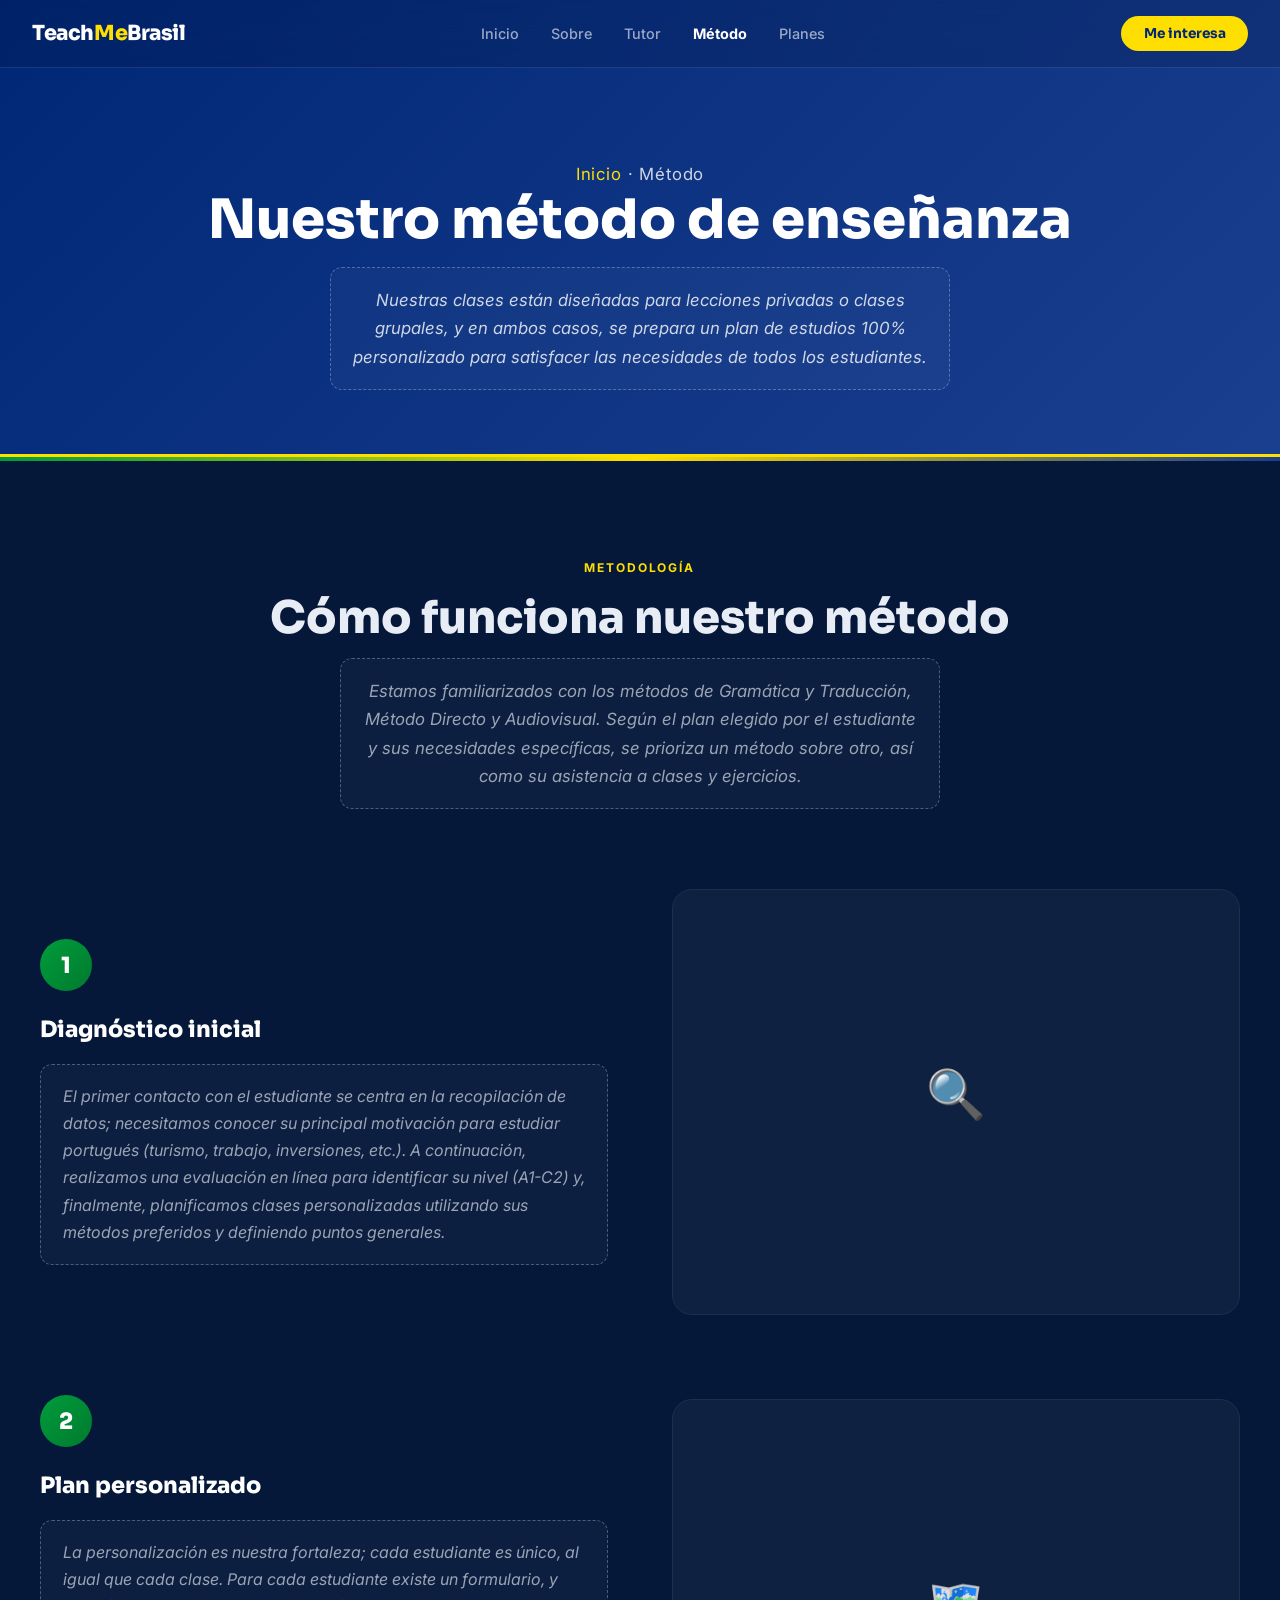
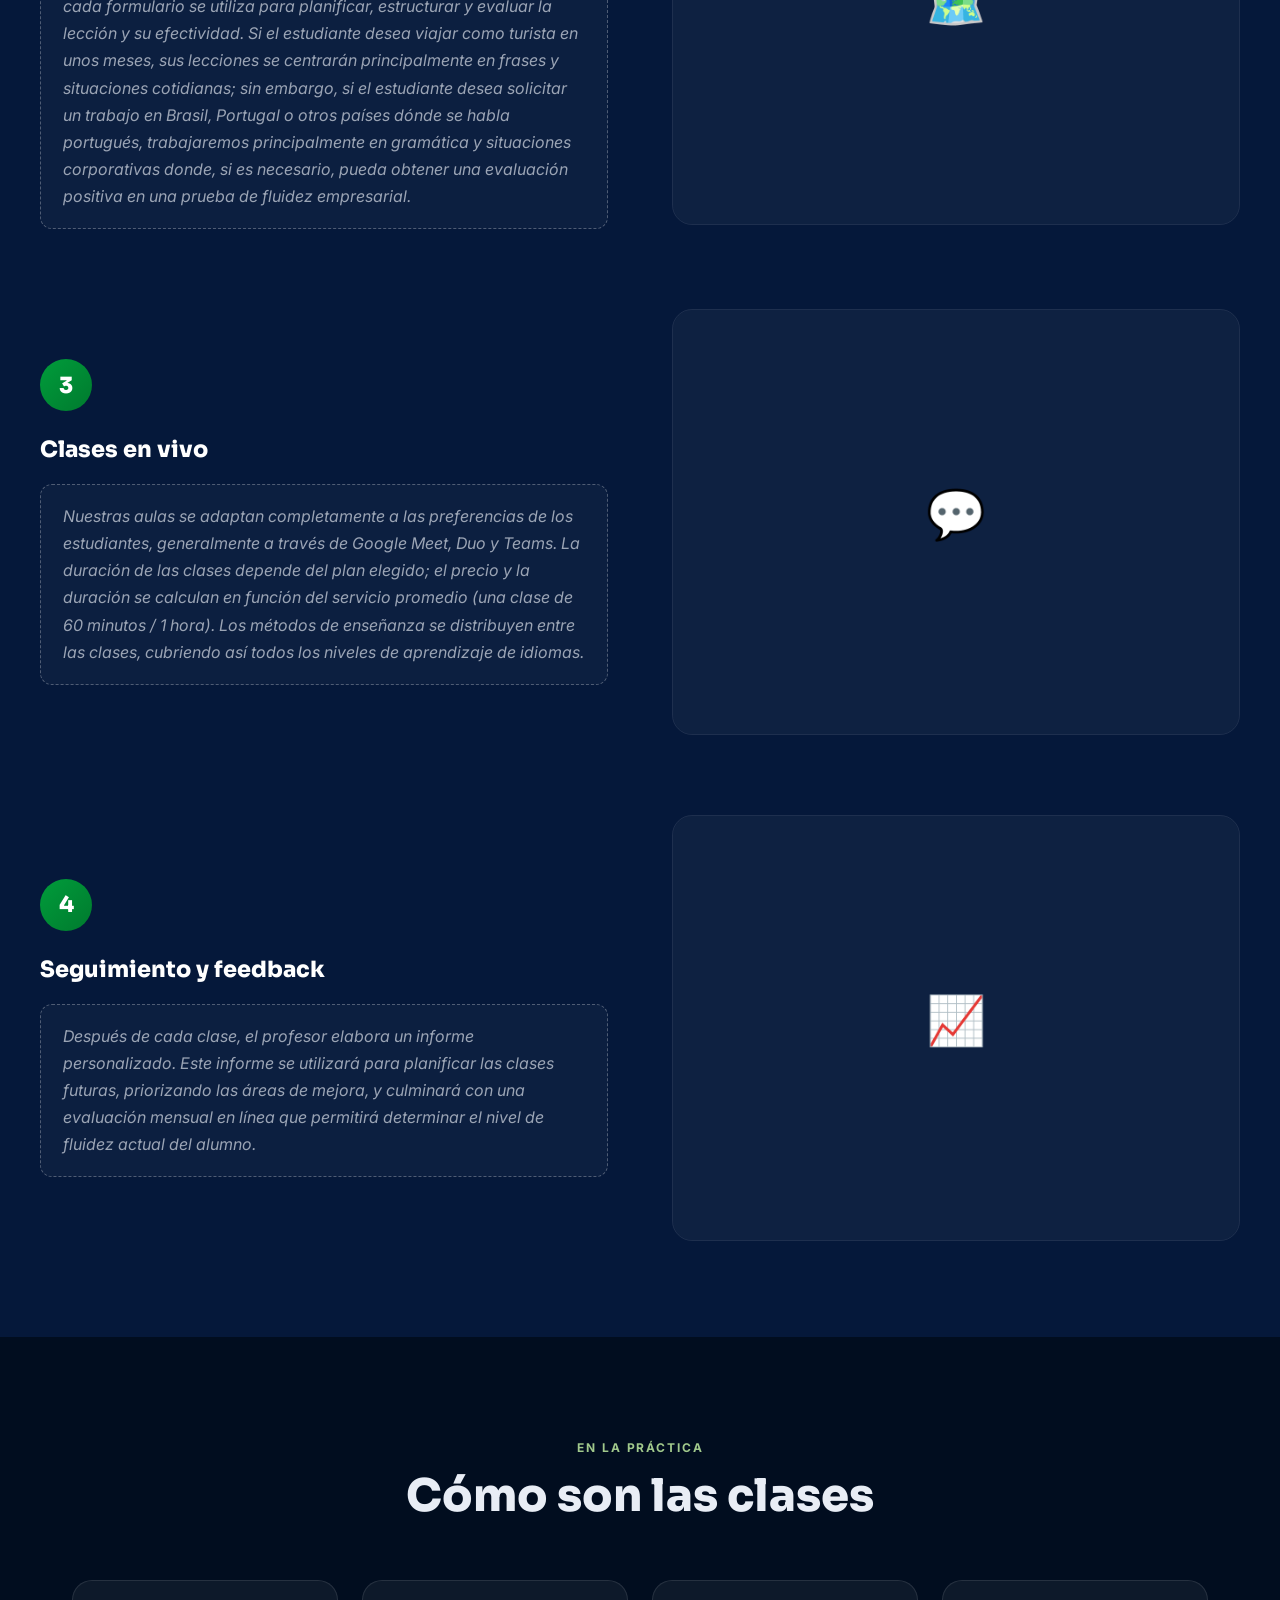
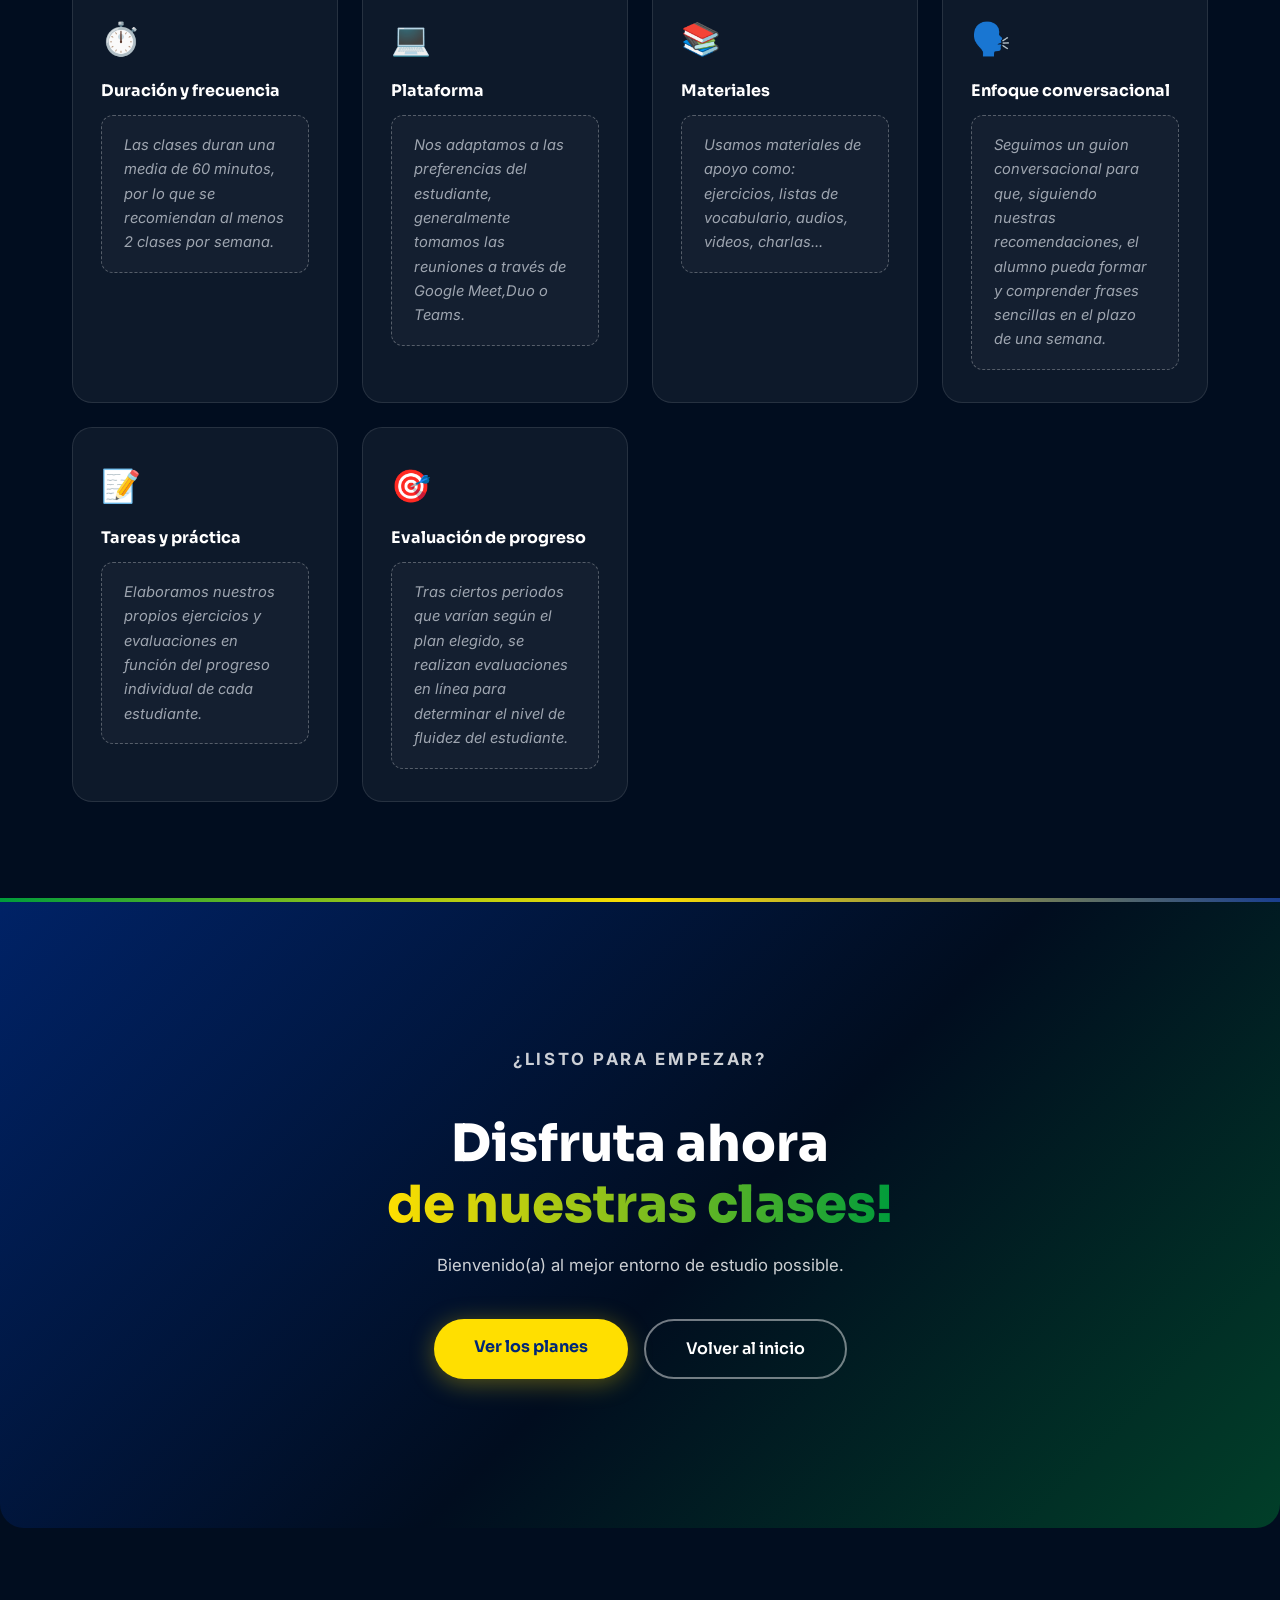
==== methods.html @ 1a93fba7 "publicacao do repositorio" ====
<!DOCTYPE html>
<html lang="es-CO">
<head>
    <meta charset="UTF-8">
    <meta name="viewport" content="width=device-width, initial-scale=1.0">
    <link rel="stylesheet" href="style.css">
    <link rel="preconnect" href="https://fonts.googleapis.com">
    <link rel="preconnect" href="https://fonts.gstatic.com" crossorigin>
    <link href="https://fonts.googleapis.com/css2?family=Sora:wght@400;600;700;800&family=Inter:wght@400;500;600&display=swap" rel="stylesheet">
    <title>Nuestro método — TeachMeBrasil</title>
</head>
<body>

    <!-- ENCABEZADO -->
    <header class="main_header" id="main_header">
        <nav class="navbar">
            <a href="index.html" class="logo">
                <span class="logo_text">Teach<span class="logo_accent">Me</span>Brasil</span>
            </a>
            <ul class="nav_content" id="nav_content">
                <li><a href="index.html#inicio">Inicio</a></li>
                <li><a href="index.html#razones">Sobre</a></li>
                <li><a href="index.html#tutor">Tutor</a></li>
                <li><a href="methods.html" class="nav_active">Método</a></li>
                <li><a href="index.html#planes">Planes</a></li>
            </ul>
            <div class="nav_actions">
                <button class="btn_header" onclick="location.href='index.html#planes'">Me interesa</button>
                <button class="hamburger" id="hamburger" aria-label="Abrir menú">
                    <span></span><span></span><span></span>
                </button>
            </div>
        </nav>
    </header>

    <main>

        <!-- BANNER DE TOPO -->
        <section class="page_hero" id="inicio">
            <p class="page_hero_breadcrumb"><a href="index.html">Inicio</a> · Método</p>
            <h1>Nuestro método de enseñanza</h1>
            <p class="placeholder_text">Nuestras clases están diseñadas para lecciones privadas o clases grupales, y en ambos casos, se prepara un plan de estudios 100% personalizado para satisfacer las necesidades de todos los estudiantes.</p>
        </section>

        <!-- CÓMO FUNCIONA EL MÉTODO -->
        <section class="section_metodo" id="metodo">
            <div class="metodo_topo">
                <p class="secao_eyebrow reveal-up">Metodología</p>
                <h2 class="reveal-up">Cómo funciona nuestro método</h2>
                <p class="secao_descricao reveal-up placeholder_text">Estamos familiarizados con los métodos de Gramática y Traducción, Método Directo y Audiovisual. Según el plan elegido por el estudiante y sus necesidades específicas, se prioriza un método sobre otro, así como su asistencia a clases y ejercicios.</p>
            </div>

            <div class="metodo_etapas">

                <div class="metodo_etapa reveal-left">
                    <div class="etapa_conteudo">
                        <span class="etapa_num">1</span>
                        <h3>Diagnóstico inicial</h3>
                        <p class="placeholder_text">El primer contacto con el estudiante se centra en la recopilación de datos; necesitamos conocer su principal motivación para estudiar portugués (turismo, trabajo, inversiones, etc.). A continuación, realizamos una evaluación en línea para identificar su nivel (A1-C2) y, finalmente, planificamos clases personalizadas utilizando sus métodos preferidos y definiendo puntos generales.</p>
                    </div>
                    <div class="etapa_visual">
                        <div class="etapa_placeholder">
                            <span class="etapa_emoji">🔍</span>
                            <p></p>
                        </div>
                    </div>
                </div>

                <div class="metodo_etapa metodo_etapa--reversa reveal-right">
                    <div class="etapa_conteudo">
                        <span class="etapa_num">2</span>
                        <h3>Plan personalizado</h3>
                        <p class="placeholder_text">La personalización es nuestra fortaleza; cada estudiante es único, al igual que cada clase. Para cada estudiante existe un formulario, y cada formulario se utiliza para planificar, estructurar y evaluar la lección y su efectividad. Si el estudiante desea viajar como turista en unos meses, sus lecciones se centrarán principalmente en frases y situaciones cotidianas; sin embargo, si el estudiante desea solicitar un trabajo en Brasil, Portugal o otros países dónde se habla portugués, trabajaremos principalmente en gramática y situaciones corporativas donde, si es necesario, pueda obtener una evaluación positiva en una prueba de fluidez empresarial.</p>
                    </div>
                    <div class="etapa_visual">
                        <div class="etapa_placeholder">
                            <span class="etapa_emoji">🗺️</span>
                            <p></p>
                        </div>
                    </div>
                </div>

                <div class="metodo_etapa reveal-left">
                    <div class="etapa_conteudo">
                        <span class="etapa_num">3</span>
                        <h3>Clases en vivo</h3>
                        <p class="placeholder_text">Nuestras aulas se adaptan completamente a las preferencias de los estudiantes, generalmente a través de Google Meet, Duo y Teams. La duración de las clases depende del plan elegido; el precio y la duración se calculan en función del servicio promedio (una clase de 60 minutos / 1 hora). Los métodos de enseñanza se distribuyen entre las clases, cubriendo así todos los niveles de aprendizaje de idiomas.</p>
                    </div>
                    <div class="etapa_visual">
                        <div class="etapa_placeholder">
                            <span class="etapa_emoji">💬</span>
                            <p></p>
                        </div>
                    </div>
                </div>

                <div class="metodo_etapa metodo_etapa--reversa reveal-right">
                    <div class="etapa_conteudo">
                        <span class="etapa_num">4</span>
                        <h3>Seguimiento y feedback</h3>
                        <p class="placeholder_text">Después de cada clase, el profesor elabora un informe personalizado. Este informe se utilizará para planificar las clases futuras, priorizando las áreas de mejora, y culminará con una evaluación mensual en línea que permitirá determinar el nivel de fluidez actual del alumno.</p>
                    </div>
                    <div class="etapa_visual">
                        <div class="etapa_placeholder">
                            <span class="etapa_emoji">📈</span>
                            <p></p>
                        </div>
                    </div>
                </div>

            </div>
        </section>

        <!-- CÓMO SON LAS CLASES -->
        <section class="section_clases" id="clases">
            <div class="clases_topo">
                <p class="secao_eyebrow_verde reveal-up">En la práctica</p>
                <h2 class="reveal-up">Cómo son las clases</h2>
            </div>
            <div class="clases_grid">
                <div class="razao_card reveal-up">
                    <div class="razao_icone">⏱️</div>
                    <h3>Duración y frecuencia</h3>
                    <p class="placeholder_text">Las clases duran una media de 60 minutos, por lo que se recomiendan al menos 2 clases por semana.</p>
                </div>
                <div class="razao_card reveal-up" style="transition-delay:0.1s">
                    <div class="razao_icone">💻</div>
                    <h3>Plataforma</h3>
                    <p class="placeholder_text">Nos adaptamos a las preferencias del estudiante, generalmente tomamos las reuniones a través de Google Meet,Duo o Teams.</p>
                </div>
                <div class="razao_card reveal-up" style="transition-delay:0.2s">
                    <div class="razao_icone">📚</div>
                    <h3>Materiales</h3>
                    <p class="placeholder_text">Usamos materiales de apoyo como: ejercicios, listas de vocabulario, audios, videos, charlas...</p>
                </div>
                <div class="razao_card reveal-up" style="transition-delay:0.3s">
                    <div class="razao_icone">🗣️</div>
                    <h3>Enfoque conversacional</h3>
                    <p class="placeholder_text">Seguimos un guion conversacional para que, siguiendo nuestras recomendaciones, el alumno pueda formar y comprender frases sencillas en el plazo de una semana.</p>
                </div>
                <div class="razao_card reveal-up" style="transition-delay:0.4s">
                    <div class="razao_icone">📝</div>
                    <h3>Tareas y práctica</h3>
                    <p class="placeholder_text">Elaboramos nuestros propios ejercicios y evaluaciones en función del progreso individual de cada estudiante.</p>
                </div>
                <div class="razao_card reveal-up" style="transition-delay:0.5s">
                    <div class="razao_icone">🎯</div>
                    <h3>Evaluación de progreso</h3>
                    <p class="placeholder_text">Tras ciertos periodos que varían según el plan elegido, se realizan evaluaciones en línea para determinar el nivel de fluidez del estudiante.</p>
                </div>
            </div>
        </section>

        <!-- CTA FINAL -->
        <section class="section_cta_final">
            <video autoplay loop muted playsinline class="cta_final_video">
                <source src="./videoplayback.mp4" type="video/mp4">
            </video>
            <div class="cta_final_overlay"></div>
            <div class="cta_final_inner reveal-up">
                <p class="cta_eyebrow">¿Listo para empezar?</p>
                <h2>Disfruta ahora<br><span class="cta_destaque">de nuestras clases!</span></h2>
                <p>Bienvenido(a) al mejor entorno de estudio possible.</p>
                <div class="cta_final_botoes">
                    <a class="btn_cta_primario" href="index.html#planes">Ver los planes</a>
                    <a class="btn_cta_secundario" href="index.html">Volver al inicio</a>
                </div>
            </div>
        </section>
    </main>

    <footer class="main_footer" id="main_footer">

        <!-- Parte superior del footer: logo + tagline -->
        <div class="footer_top">
            <div class="footer_top_inner">
                <div class="footer_brand_block">
                    <a href="index.html" class="logo">
                        <span class="logo_text">Teach<span class="logo_accent">Me</span>Brasil</span>
                    </a>
                    <p class="footer_tagline">Portugués de Brasil para el mundo.</p>
                    <div class="footer_redes">
                        <a href="#" class="footer_rede_link" aria-label="WhatsApp">
                            <svg width="18" height="18" viewBox="0 0 24 24" fill="none" stroke="currentColor" stroke-width="2" stroke-linecap="round" stroke-linejoin="round"><path d="M21 11.5a8.38 8.38 0 0 1-.9 3.8 8.5 8.5 0 0 1-7.6 4.7 8.38 8.38 0 0 1-3.8-.9L3 21l1.9-5.7a8.38 8.38 0 0 1-.9-3.8 8.5 8.5 0 0 1 4.7-7.6 8.38 8.38 0 0 1 3.8-.9h.5a8.48 8.48 0 0 1 8 8v.5z"/></svg>
                            WhatsApp
                        </a>
                    </div>
                </div>
            </div>
        </div>

        <!-- Enlaces de navegación -->
        <div class="footer_nav_bar">
            <div class="footer_nav_inner">
                <div class="footer_col">
                    <h4>Plataforma</h4>
                    <ul>
                        <li><a href="index.html#razones">Por qué aprender</a></li>
                        <li><a href="index.html#tutor">Tutor</a></li>
                        <li><a href="methods.html">Método</a></li>
                        <li><a href="index.html#planes">Planes</a></li>
                    </ul>
                </div>
                <div class="footer_col">
                    <h4>Idioma del sitio</h4>
                    <ul>
                        <li><a href="#">🇧🇷 Português</a></li>
                        <li><a href="#">🇪🇸 Español</a></li>
                        <li><a href="#">🇺🇸 English</a></li>
                    </ul>
                </div>
            </div>
        </div>

        <!-- Pie final -->
        <div class="footer_bottom">
            <div class="footer_bottom_inner">
                <p>© 2026 TeachMeBrasil · Rafael da Silva Amorim</p>
                <p class="footer_bottom_flag">🇧🇷</p>
            </div>
        </div>

    </footer>

    <script src="script.js"></script>
</body>
</html>
---- style.css ----
*, *::before, *::after {
    box-sizing: border-box;
    margin: 0;
    padding: 0;
}

:root {
    /* Paleta Brasil */
    --verde:       #009c3b;
    --verde-escuro:#007a2e;
    --verde-claro: #a1c98c;
    --amarelo:     #ffdf00;
    --amarelo-soft:#f5c800;
    --azul:        #002776;
    --azul-medio:  #1a3f8f;

    /* Neutros */
    --fundo:       #010d1f;
    --fundo-alt:   #05183a;
    --fundo-card:  rgba(255,255,255,0.05);
    --borda:       rgba(255,255,255,0.1);
    --texto:       #e8edf5;
    --texto-suave: rgba(232,237,245,0.65);
    --branco:      #ffffff;

    /* Tipografia */
    --font-display: 'Sora', sans-serif;
    --font-body:    'Inter', sans-serif;

    /* Layout */
    --max:          1200px;
    --secao:        6rem;
    --raio:         12px;
    --raio-lg:      20px;

    /* Altura real do footer — setada via JS (script.js) */
    --footer-height: 480px;
}

html { scroll-behavior: smooth; }

body {
    font-family: var(--font-body);
    background-color: var(--fundo);
    color: var(--texto);
    line-height: 1.65;
    overflow-x: hidden;
}

a { text-decoration: none; color: inherit; }
ul { list-style: none; }
img { max-width: 100%; display: block; }

.reveal,
.reveal-up,
.reveal-left,
.reveal-right {
    opacity: 0;
    transition: opacity 0.7s ease, transform 0.7s ease;
    will-change: opacity, transform;
}

.reveal       { transform: translateY(0); opacity: 0; }
.reveal-up    { transform: translateY(40px); }
.reveal-left  { transform: translateX(-50px); }
.reveal-right { transform: translateX(50px); }

.reveal.visible,
.reveal-up.visible,
.reveal-left.visible,
.reveal-right.visible {
    opacity: 1;
    transform: translate(0);
}

.hero_content .reveal:nth-child(1) { transition-delay: 0.1s; }
.hero_content .reveal:nth-child(2) { transition-delay: 0.25s; }
.hero_content .reveal:nth-child(3) { transition-delay: 0.4s; }
.hero_content .reveal:nth-child(4) { transition-delay: 0.55s; }
.hero_content .reveal:nth-child(5) { transition-delay: 0.7s; }

.secao_eyebrow {
    display: inline-block;
    font-size: 0.75rem;
    font-weight: 700;
    letter-spacing: 0.16em;
    text-transform: uppercase;
    color: var(--amarelo);
    margin-bottom: 0.75rem;
}

.secao_eyebrow_verde {
    display: inline-block;
    font-size: 0.75rem;
    font-weight: 700;
    letter-spacing: 0.16em;
    text-transform: uppercase;
    color: var(--verde-claro);
    margin-bottom: 0.75rem;
}

.secao_descricao {
    max-width: 600px;
    margin: 0.75rem auto 0;
    font-size: 1.05rem;
    color: var(--texto-suave);
    line-height: 1.75;
}

.verde { color: var(--verde-claro); }

.btn_primario {
    display: inline-block;
    padding: 0.85rem 2rem;
    border-radius: 999px;
    font-family: var(--font-display);
    font-weight: 700;
    font-size: 0.95rem;
    cursor: pointer;
    border: none;
    background: linear-gradient(135deg, var(--verde), var(--verde-escuro));
    color: #fff;
    box-shadow: 0 4px 20px rgba(0,156,59,0.35);
    transition: transform 0.2s ease, box-shadow 0.2s ease, opacity 0.2s;
}
.btn_primario:hover {
    transform: translateY(-2px);
    box-shadow: 0 8px 28px rgba(0,156,59,0.45);
}

.btn_secundario {
    display: inline-block;
    padding: 0.85rem 2rem;
    border-radius: 999px;
    font-family: var(--font-display);
    font-weight: 600;
    font-size: 0.95rem;
    cursor: pointer;
    border: 2px solid rgba(255,255,255,0.45);
    background: transparent;
    color: #fff;
    transition: border-color 0.2s, background 0.2s;
}
.btn_secundario:hover {
    border-color: #fff;
    background: rgba(255,255,255,0.08);
}

.main_header {
    position: fixed;
    top: 0;
    width: 100%;
    z-index: 1000;
    background: rgba(1, 13, 31, 0.15);
    backdrop-filter: blur(16px);
    -webkit-backdrop-filter: blur(16px);
    border-bottom: 1px solid var(--borda);
    transition: background 0.4s ease, box-shadow 0.4s ease;
}

.main_header.scrolled {
    background: rgba(1, 13, 31, 0.95);
    box-shadow: 0 4px 30px rgba(0,0,0,0.4);
}

.navbar {
    display: flex;
    align-items: center;
    justify-content: space-between;
    margin: 0 auto;
    padding: 1rem 2rem;
}

.logo_text {
    font-family: var(--font-display);
    font-size: 1.3rem;
    font-weight: 800;
    color: var(--branco);
    letter-spacing: -0.02em;
}
.logo_accent { color: var(--amarelo); }

.nav_content {
    display: flex;
    gap: 2rem;
}

.nav_content a {
    font-size: 0.9rem;
    font-weight: 500;
    color: var(--texto-suave);
    transition: color 0.2s;
}
.nav_content a:hover { color: var(--branco); }

.nav_content a.nav_active {
    color: var(--branco);
    font-weight: 700;
}

.nav_actions { display: flex; align-items: center; gap: 1rem; }

.btn_header {
    padding: 0.55rem 1.4rem;
    border-radius: 999px;
    font-family: var(--font-display);
    font-weight: 700;
    font-size: 0.85rem;
    cursor: pointer;
    border: none;
    background: var(--amarelo);
    color: var(--azul);
    transition: transform 0.2s, opacity 0.2s;
}
.btn_header:hover { transform: translateY(-1px); opacity: 0.9; }

.hamburger {
    display: none;
    flex-direction: column;
    justify-content: center;
    gap: 5px;
    width: 36px;
    height: 36px;
    background: none;
    border: none;
    cursor: pointer;
    padding: 4px;
}
.hamburger span {
    display: block;
    width: 100%;
    height: 2px;
    background: var(--branco);
    border-radius: 2px;
    transition: transform 0.3s, opacity 0.3s;
}
.hamburger.active span:nth-child(1) { transform: translateY(7px) rotate(45deg); }
.hamburger.active span:nth-child(2) { opacity: 0; }
.hamburger.active span:nth-child(3) { transform: translateY(-7px) rotate(-45deg); }

.hero {
    position: relative;
    width: 100%;
    min-height: 100vh;
    display: flex;
    align-items: center;
    overflow: hidden;
}

.hero_video {
    position: absolute;
    inset: 0;
    width: 100%;
    height: 100%;
    object-fit: cover;
    z-index: 1;
}

.hero_overlay {
    position: absolute;
    inset: 0;
    background: linear-gradient(
        135deg,
        rgba(0,39,118,0.72) 0%,
        rgba(1,13,31,0.80) 60%,
        rgba(0,39,118,0.4) 100%
    );
    z-index: 2;
}

.hero::after {
    content: '';
    position: absolute;
    bottom: 0;
    left: 0;
    right: 0;
    height: 4px;
    background: linear-gradient(90deg, var(--verde), var(--amarelo), var(--verde));
    z-index: 4;
}

.hero_content {
    position: relative;
    z-index: 3;
    margin: 0 auto;
    padding: 8rem 5rem 4rem;
    width: 100%;
}

.hero_eyebrow {
    font-size: 0.75rem;
    font-weight: 700;
    letter-spacing: 0.2em;
    text-transform: uppercase;
    color: var(--amarelo);
    margin-bottom: 1.25rem;
}

.hero_titulo {
    font-family: var(--font-display);
    font-size: clamp(2.4rem, 6vw, 5rem);
    font-weight: 800;
    line-height: 1.1;
    margin-bottom: 1.5rem;
    color: var(--branco);
}

.titulo_destaque {
    background: linear-gradient(90deg, var(--amarelo), var(--verde));
    -webkit-background-clip: text;
    -webkit-text-fill-color: transparent;
    background-clip: text;
}

.hero_subtitulo {
    font-size: clamp(1rem, 2vw, 1.2rem);
    max-width: 500px;
    color: rgba(255,255,255,0.80);
    margin-bottom: 2.5rem;
    line-height: 1.7;
}

.hero_cta {
    display: flex;
    gap: 1rem;
    flex-wrap: wrap;
    margin-bottom: 3rem;
}

.hero_micro {
    display: flex;
    gap: 1.75rem;
    flex-wrap: wrap;
    font-size: 0.82rem;
    color: rgba(255,255,255,0.6);
}
.hero_micro li::before {
    content: "✓ ";
    color: var(--verde);
    font-weight: 700;
}

.hero_scroll_hint {
    position: absolute;
    bottom: 2.5rem;
    left: 50%;
    transform: translateX(-50%);
    z-index: 4;
}
.hero_scroll_hint span {
    display: block;
    width: 24px;
    height: 38px;
    border: 2px solid rgba(255,255,255,0.4);
    border-radius: 12px;
    position: relative;
}
.hero_scroll_hint span::after {
    content: '';
    position: absolute;
    top: 6px;
    left: 50%;
    transform: translateX(-50%);
    width: 4px;
    height: 8px;
    border-radius: 2px;
    background: var(--amarelo);
    animation: scroll-bounce 1.8s infinite;
}
@keyframes scroll-bounce {
    0%,100% { top:6px; opacity:1; }
    50%      { top:16px; opacity:0.4; }
}

.section_numeros {
    background: linear-gradient(135deg, var(--azul), var(--azul-medio));
    padding: 3rem 2rem;
    border-bottom: 3px solid var(--amarelo);
}

.numeros_inner {
    max-width: var(--max);
    margin: 0 auto;
    display: flex;
    align-items: center;
    justify-content: space-around;
    flex-wrap: wrap;
    gap: 2rem;
}

.numero_item {
    text-align: center;
    min-width: 140px;
}
.numero_item .numero_valor {
    font-family: var(--font-display);
    font-size: clamp(2rem, 4vw, 3.2rem);
    font-weight: 800;
    color: var(--amarelo);
    line-height: 1;
}
.numero_sufixo {
    font-family: var(--font-display);
    font-size: clamp(1.5rem, 3vw, 2.5rem);
    font-weight: 800;
    color: var(--amarelo);
}
.numero_item p {
    font-size: 0.85rem;
    color: rgba(255,255,255,0.75);
    margin-top: 0.4rem;
    text-transform: uppercase;
    letter-spacing: 0.08em;
}
.numero_divisor {
    width: 1px;
    height: 50px;
    background: rgba(255,255,255,0.2);
}

.section_razoes {
    padding: var(--secao) 2rem;
    max-width: var(--max);
    margin: 0 auto;
}
.razoes_topo {
    text-align: center;
    margin-bottom: 3.5rem;
}
.razoes_topo h2 {
    font-family: var(--font-display);
    font-size: clamp(1.8rem, 3.5vw, 2.8rem);
    font-weight: 800;
    line-height: 1.2;
    margin-bottom: 1rem;
}

.razoes_grid {
    display: grid;
    grid-template-columns: repeat(auto-fit, minmax(240px, 1fr));
    gap: 1.5rem;
}

.razao_card {
    background: var(--fundo-card);
    border: 1px solid var(--borda);
    border-radius: var(--raio-lg);
    padding: 2rem 1.75rem;
    position: relative;
    overflow: hidden;
    transition: transform 0.3s ease, box-shadow 0.3s ease, border-color 0.3s;
}
.razao_card::before {
    content: '';
    position: absolute;
    top: 0; left: 0; right: 0;
    height: 3px;
    background: linear-gradient(90deg, var(--verde), var(--amarelo));
    transform: scaleX(0);
    transform-origin: left;
    transition: transform 0.4s ease;
}
.razao_card:hover { transform: translateY(-6px); border-color: rgba(255,255,255,0.25); }
.razao_card:hover::before { transform: scaleX(1); }

.razao_icone { font-size: 2rem; margin-bottom: 0.75rem; }
.razao_numero {
    font-size: 0.7rem;
    font-weight: 700;
    letter-spacing: 0.15em;
    color: var(--verde);
    text-transform: uppercase;
    margin-bottom: 0.5rem;
    display: block;
}
.razao_card h3 {
    font-family: var(--font-display);
    font-size: 1rem;
    font-weight: 700;
    margin-bottom: 0.65rem;
    color: var(--branco);
}
.razao_card p {
    font-size: 0.92rem;
    color: var(--texto-suave);
    line-height: 1.65;
}

.section_metodo {
    padding: var(--secao) 2rem;
    background: var(--fundo-alt);
    position: relative;
}
.section_metodo::before {
    content: '';
    position: absolute;
    top: 0; left: 0; right: 0;
    height: 4px;
    background: linear-gradient(90deg, var(--verde), var(--amarelo), var(--azul-medio));
}

.metodo_topo {
    text-align: center;
    max-width: var(--max);
    margin: 0 auto 5rem;
}
.metodo_topo h2 {
    font-family: var(--font-display);
    font-size: clamp(1.8rem, 3.5vw, 2.8rem);
    font-weight: 800;
    line-height: 1.25;
}

.metodo_etapas {
    max-width: var(--max);
    margin: 0 auto;
    display: flex;
    flex-direction: column;
    gap: 5rem;
}

.metodo_etapa {
    display: grid;
    grid-template-columns: 1fr 1fr;
    align-items: center;
    gap: 4rem;
}

/* Alterna a ordem visual (imagem/texto) para variar o ritmo da página */
.metodo_etapa--reversa .etapa_visual { order: 2; }
.metodo_etapa--reversa .etapa_conteudo { order: 1; }

.etapa_num {
    display: inline-flex;
    align-items: center;
    justify-content: center;
    width: 52px;
    height: 52px;
    border-radius: 50%;
    background: linear-gradient(135deg, var(--verde), var(--verde-escuro));
    font-family: var(--font-display);
    font-size: 1.4rem;
    font-weight: 800;
    color: #fff;
    margin-bottom: 1.25rem;
}

.etapa_conteudo h3 {
    font-family: var(--font-display);
    font-size: 1.4rem;
    font-weight: 800;
    color: var(--branco);
    margin-bottom: 1rem;
}

.etapa_visual {
    border-radius: var(--raio-lg);
    overflow: hidden;
    aspect-ratio: 4/3;
    border: 1px solid var(--borda);
}
.etapa_placeholder {
    width: 100%;
    height: 100%;
    display: flex;
    flex-direction: column;
    align-items: center;
    justify-content: center;
    gap: 1rem;
    background: rgba(255,255,255,0.04);
}
.etapa_emoji { font-size: 3rem; }
.etapa_placeholder p {
    font-size: 0.9rem;
    color: var(--texto-suave);
    font-style: italic;
}

.section_tutor {
    padding: var(--secao) 2rem;
    max-width: var(--max);
    margin: 0 auto;
}
.tutor_inner {
    display: grid;
    grid-template-columns: 320px 1fr;
    gap: 5rem;
    align-items: center;
}

.tutor_foto {
    position: relative;
    border-radius: var(--raio-lg);
    overflow: hidden;
    aspect-ratio: 3/4;
    border: 1px solid var(--borda);
}
.tutor_foto_placeholder {
    width: 100%;
    height: 100%;
    display: flex;
    flex-direction: column;
    align-items: center;
    justify-content: center;
    gap: 1rem;
    background: rgba(255,255,255,0.04);
    font-size: 4rem;
    color: var(--texto-suave);
}
.tutor_foto_placeholder p {
    font-size: 0.9rem;
    color: var(--texto-suave);
    font-style: italic;
}

.tutor_texto h2 {
    font-family: var(--font-display);
    font-size: clamp(1.6rem, 2.5vw, 2.2rem);
    font-weight: 800;
    margin-bottom: 1.25rem;
}
.tutor_texto > p {
    font-size: 1rem;
    color: var(--texto-suave);
    line-height: 1.75;
    margin-bottom: 1.75rem;
}
.tutor_diferenciais {
    display: flex;
    flex-direction: column;
    gap: 0.6rem;
    margin-bottom: 2rem;
}
.tutor_diferenciais li {
    font-size: 0.95rem;
    display: flex;
    align-items: center;
    gap: 0.6rem;
    color: var(--texto);
}
.tutor_diferenciais li::before {
    content: "✓";
    color: var(--verde);
    font-weight: 800;
    font-size: 1rem;
}

.section_depoimentos {
    padding: var(--secao) 2rem;
    background: var(--fundo-alt);
}
.depoimentos_topo {
    text-align: center;
    max-width: var(--max);
    margin: 0 auto 3rem;
}
.depoimentos_topo h2 {
    font-family: var(--font-display);
    font-size: clamp(1.8rem, 3vw, 2.4rem);
    font-weight: 800;
}
.depoimentos_grid {
    max-width: var(--max);
    margin: 0 auto;
    display: grid;
    grid-template-columns: repeat(auto-fit, minmax(280px, 1fr));
    gap: 1.5rem;
}
.depoimento_card {
    background: var(--fundo-card);
    border: 1px solid var(--borda);
    border-radius: var(--raio-lg);
    padding: 2rem;
    display: flex;
    flex-direction: column;
    gap: 1.25rem;
    transition: transform 0.3s ease, border-color 0.3s;
}
.depoimento_card:hover {
    transform: translateY(-4px);
    border-color: rgba(255,255,255,0.25);
}
.depoimento_estrelas { color: var(--amarelo); letter-spacing: 2px; font-size: 1rem; }
.depoimento_texto {
    font-size: 0.97rem;
    line-height: 1.75;
    color: var(--texto-suave);
    font-style: italic;
    flex: 1;
}
.depoimento_autor {
    display: flex;
    align-items: center;
    gap: 0.85rem;
}
.autor_avatar {
    width: 44px;
    height: 44px;
    border-radius: 50%;
    background: linear-gradient(135deg, var(--verde), var(--azul-medio));
    display: flex;
    align-items: center;
    justify-content: center;
    font-size: 0.8rem;
    font-weight: 700;
    color: #fff;
    flex-shrink: 0;
}
.depoimento_autor strong {
    display: block;
    font-size: 0.9rem;
    color: var(--branco);
}
.depoimento_autor span {
    display: block;
    font-size: 0.78rem;
    color: var(--texto-suave);
}

.section_planos {
    padding: var(--secao) 2rem;
    max-width: var(--max);
    margin: 0 auto;
}
.planos_topo {
    text-align: center;
    margin-bottom: 3.5rem;
}
.planos_topo h2 {
    font-family: var(--font-display);
    font-size: clamp(1.8rem, 3vw, 2.6rem);
    font-weight: 800;
    margin-bottom: 1rem;
}
.planos_grid {
    display: flex;
    gap: 1.5rem;
    flex-wrap: wrap;
    justify-content: center;
    align-items: stretch;
}
.plano_card {
    flex: 1 1 260px;
    max-width: 340px;
    padding: 2.5rem 2rem;
    border-radius: var(--raio-lg);
    border: 1px solid var(--borda);
    background: var(--fundo-card);
    display: flex;
    flex-direction: column;
    gap: 1.25rem;
    position: relative;
    transition: transform 0.3s, border-color 0.3s;
}
.plano_card:hover { transform: translateY(-4px); }
.plano_card--destaque {
    border-color: var(--verde);
    border-width: 2px;
    background: rgba(0,156,59,0.08);
}
.plano_badge {
    position: absolute;
    top: -0.85rem;
    left: 50%;
    transform: translateX(-50%);
    background: linear-gradient(135deg, var(--verde), var(--verde-escuro));
    color: #fff;
    font-size: 0.73rem;
    font-weight: 700;
    padding: 0.3rem 1rem;
    border-radius: 99px;
    white-space: nowrap;
    letter-spacing: 0.05em;
}
.plano_card h3 {
    font-family: var(--font-display);
    font-size: 1.2rem;
    font-weight: 700;
    color: var(--branco);
}
.plano_descricao { font-size: 0.9rem; color: var(--texto-suave); line-height: 1.55; }
.plano_preco { display: flex; align-items: baseline;}
.preco_valor {
    font-family: var(--font-display);
    font-size: 2.0rem;
    font-weight: 800;
    color: var(--branco);
}
.preco_periodo { font-size: 0.9rem; color: var(--texto-suave); }
.plano_itens { display: flex; flex-direction: column; gap: 0.3rem; flex: 1; }
.plano_itens li {
    font-size: 0.88rem;
    display: flex;
    align-items: center;
    gap: 0.6rem;
    color: var(--texto-suave);
}
.plano_itens li::before {
    content: "✓";
    color: var(--verde);
    font-weight: 800;
    flex-shrink: 0;
}
.btn_plano {
    display: block;
    width: 100%;
    padding: 0.9rem;
    border-radius: 999px;
    font-family: var(--font-display);
    font-weight: 700;
    font-size: 0.9rem;
    cursor: pointer;
    border: 2px solid var(--verde);
    background: transparent;
    color: var(--verde);
    transition: background 0.2s, color 0.2s, transform 0.2s;
}
.btn_plano:hover { background: var(--verde); color: #fff; transform: translateY(-1px); }
.btn_plano--destaque { background: var(--verde); color: #fff; }
.btn_plano--destaque:hover { opacity: 0.88; }

.section_recursos {
    padding: var(--secao) 2rem;
    background: var(--fundo-alt);
}
.recursos_topo {
    text-align: center;
    max-width: var(--max);
    margin: 0 auto 3rem;
}
.recursos_topo h2 {
    font-family: var(--font-display);
    font-size: clamp(1.8rem, 3vw, 2.4rem);
    font-weight: 800;
    margin-bottom: 1rem;
}

.section_cta_final {
    position: relative;
    overflow: hidden;
    min-height: 70vh;
    display: flex;
    align-items: center;
    justify-content: center;
    padding: var(--secao) 2rem;
    text-align: center;
    border-radius: 0 0 24px 24px;
}

.cta_final_video {
    position: absolute;
    inset: 0;
    width: 100%;
    height: 100%;
    object-fit: cover;
    z-index: 1;
}

.cta_final_overlay {
    position: absolute;
    inset: 0;
    z-index: 2;
    background: linear-gradient(
        135deg,
        rgba(0,39,118,0.82) 0%,
        rgba(1,13,31,0.85) 55%,
        rgba(0,156,59,0.35) 100%
    );
}

.section_cta_final::after {
    content: '';
    position: absolute;
    top: 0;
    left: 0;
    right: 0;
    height: 4px;
    background: linear-gradient(90deg, var(--verde), var(--amarelo), var(--azul-medio));
    z-index: 4;
}

.cta_final_inner {
    position: relative;
    z-index: 3;
    max-width: 640px;
    margin: 0 auto;
}
.cta_eyebrow {
    font-size: 0.75rem;
    font-weight: 700;
    letter-spacing: 0.16em;
    text-transform: uppercase;
    color: var(--amarelo);
    margin-bottom: 0.75rem;
}
.cta_final_inner h2 {
    font-family: var(--font-display);
    font-size: clamp(2rem, 4.5vw, 3.2rem);
    font-weight: 800;
    margin-bottom: 1rem;
    line-height: 1.2;
    color: var(--branco);
}
.cta_destaque {
    background: linear-gradient(90deg, var(--amarelo), var(--verde));
    -webkit-background-clip: text;
    -webkit-text-fill-color: transparent;
    background-clip: text;
}
.cta_final_inner > p {
    font-size: 1.05rem;
    color: rgba(255,255,255,0.8);
    margin-bottom: 2.5rem;
    line-height: 1.6;
}
.cta_final_botoes { display: flex; gap: 1rem; justify-content: center; flex-wrap: wrap; }
.btn_cta_primario {
    display: inline-block;
    padding: 0.95rem 2.5rem;
    border-radius: 999px;
    font-family: var(--font-display);
    font-weight: 700;
    font-size: 1rem;
    cursor: pointer;
    border: none;
    background: var(--amarelo);
    color: var(--azul);
    box-shadow: 0 4px 24px rgba(255,223,0,0.35);
    transition: transform 0.2s, box-shadow 0.2s;
}
.btn_cta_primario:hover { transform: translateY(-2px); box-shadow: 0 8px 32px rgba(255,223,0,0.5); }
.btn_cta_secundario {
    display: inline-block;
    padding: 0.95rem 2.5rem;
    border-radius: 999px;
    font-family: var(--font-display);
    font-weight: 600;
    font-size: 1rem;
    cursor: pointer;
    border: 2px solid rgba(255,255,255,0.45);
    background: transparent;
    color: #fff;
    transition: border-color 0.2s, background 0.2s;
}
.btn_cta_secundario:hover { border-color: #fff; background: rgba(255,255,255,0.1); }

.main_footer {
    position: fixed;
    bottom: 0;
    left: 0;
    right: 0;
    z-index: 0;
    background: #000d1a;
    border-top: 3px solid transparent;
    display: flex;
    flex-direction: column;
}

main {
    position: relative;
    z-index: 1;
    background: var(--fundo);
}

.footer_top {
    padding: 3.5rem 2rem 2.5rem;
    border-bottom: 1px solid rgba(255,255,255,0.07);
}
.footer_top_inner {
    max-width: var(--max);
    margin: 0 auto;
    display: flex;
    gap: 4rem;
    flex-wrap: wrap;
    justify-content: space-between;
    align-items: flex-start;
}

.footer_brand_block {
    display: flex;
    flex-direction: column;
    gap: 0.85rem;
    flex: 1 1 220px;
}
.footer_tagline {
    font-size: 0.9rem;
    color: var(--texto-suave);
}
.footer_redes {
    display: flex;
    flex-direction: column;
    gap: 0.6rem;
    margin-top: 0.25rem;
}
.footer_rede_link {
    display: flex;
    align-items: center;
    gap: 0.55rem;
    font-size: 0.85rem;
    font-weight: 500;
    color: var(--texto-suave);
    transition: color 0.2s;
}
.footer_rede_link:hover { color: var(--amarelo); }
.footer_rede_link svg { flex-shrink: 0; }

.footer_newsletter {
    flex: 1 1 320px;
    max-width: 420px;
}
.footer_nl_label {
    font-family: var(--font-display);
    font-size: 1rem;
    font-weight: 700;
    color: var(--branco);
    margin-bottom: 0.4rem;
}
.footer_nl_desc {
    font-size: 0.88rem;
    color: var(--texto-suave);
    line-height: 1.55;
    margin-bottom: 1rem;
}
.footer_nl_form {
    display: flex;
    gap: 0;
    border-radius: 999px;
    overflow: hidden;
    border: 1px solid rgba(255,255,255,0.15);
    background: rgba(255,255,255,0.05);
    transition: border-color 0.2s;
}
.footer_nl_form:focus-within {
    border-color: var(--verde);
}
.footer_nl_input {
    flex: 1;
    padding: 0.75rem 1.25rem;
    background: transparent;
    border: none;
    outline: none;
    color: var(--branco);
    font-size: 0.88rem;
    font-family: var(--font-body);
}
.footer_nl_input::placeholder { color: rgba(255,255,255,0.35); }
.footer_nl_btn {
    padding: 0.75rem 1.5rem;
    background: var(--verde);
    border: none;
    color: #fff;
    font-family: var(--font-display);
    font-weight: 700;
    font-size: 0.85rem;
    cursor: pointer;
    border-radius: 0 999px 999px 0;
    transition: background 0.2s;
    white-space: nowrap;
}
.footer_nl_btn:hover { background: var(--verde-escuro); }

.footer_nav_bar {
    padding: 2.5rem 2rem;
    border-bottom: 1px solid rgba(255,255,255,0.07);
}
.footer_nav_inner {
    max-width: var(--max);
    margin: 0 auto;
    display: flex;
    gap: 3rem;
    flex-wrap: wrap;
    justify-content: space-between;
}
.footer_col h4 {
    font-size: 0.72rem;
    font-weight: 700;
    text-transform: uppercase;
    letter-spacing: 0.12em;
    color: rgba(255,255,255,0.4);
    margin-bottom: 1rem;
}
.footer_col ul { display: flex; flex-direction: column; gap: 0.55rem; }
.footer_col a {
    font-size: 0.88rem;
    color: var(--texto-suave);
    transition: color 0.2s;
}
.footer_col a:hover { color: var(--branco); }

.footer_bottom {
    padding: 1.25rem 2rem;
}
.footer_bottom_inner {
    max-width: var(--max);
    margin: 0 auto;
    display: flex;
    align-items: center;
    justify-content: space-between;
}
.footer_bottom_inner p {
    font-size: 0.8rem;
    color: rgba(255,255,255,0.35);
}
.footer_bottom_flag { font-size: 1.2rem; }

body {
    padding-bottom: var(--footer-height);
}

@media (max-width: 900px) {
    .metodo_etapa {
        grid-template-columns: 1fr;
    }
    .metodo_etapa--reversa .etapa_visual,
    .metodo_etapa--reversa .etapa_conteudo { order: 0; }
    .tutor_inner {
        grid-template-columns: 1fr;
    }
    .tutor_foto {
        max-width: 320px;
        margin: 0 auto;
    }
    .numero_divisor { display: none; }
}

@media (max-width: 768px) {
    :root { --secao: 4rem; }

    .nav_content {
        display: none;
        position: fixed;
        top: 65px;
        left: 0; right: 0;
        background: rgba(1,13,31,0.98);
        backdrop-filter: blur(16px);
        flex-direction: column;
        gap: 0;
        border-bottom: 1px solid var(--borda);
        padding: 1rem 0;
    }
    .nav_content.open { display: flex; }
    .nav_content li a {
        display: block;
        padding: 0.85rem 2rem;
        font-size: 1rem;
        border-bottom: 1px solid var(--borda);
    }
    .nav_content li:last-child a { border-bottom: none; }

    .hamburger { display: flex; }

    .hero_content { padding: 8rem 1.5rem 4rem; }
    .hero_cta { flex-direction: column; align-items: flex-start; }
    .hero_micro { gap: 1rem; }

    .numeros_inner { gap: 1.5rem; }
    .numero_item { min-width: 100px; }

    .planos_grid { flex-direction: column; align-items: center; }
    .plano_card { max-width: 100%; }

    .section_cta_final { min-height: 60vh; }

    .footer_top_inner {
        flex-direction: column;
        gap: 2.5rem;
    }
    .footer_newsletter { max-width: 100%; }
    .footer_nav_inner { gap: 2rem; }
    .footer_bottom_inner { flex-direction: column; gap: 0.5rem; text-align: center; }

    .cta_final_botoes { flex-direction: column; align-items: center; }

    .reveal-left,
    .reveal-right {
        transform: translateY(30px);
    }
}

@media (prefers-reduced-motion: reduce) {
    .reveal, .reveal-up, .reveal-left, .reveal-right {
        transition: none;
        opacity: 1;
        transform: none;
    }
    .hero_scroll_hint span::after { animation: none; }
}

.carousel_wrapper {
    overflow: hidden;
    width: 100%;
    position: relative;
    -webkit-mask-image: linear-gradient(
        to right,
        transparent 0%,
        black 8%,
        black 92%,
        transparent 100%
    );
    mask-image: linear-gradient(
        to right,
        transparent 0%,
        black 8%,
        black 92%,
        transparent 100%
    );
    cursor: grab;
}
.carousel_wrapper:active { cursor: grabbing; }

.razoes_grid {
    display: flex;
    flex-wrap: nowrap;
    gap: 1.5rem;
    width: max-content;
    will-change: transform;
}

.razao_card {
    flex: 0 0 300px;
    max-width: 300px;
}

.dep_carousel_wrapper {
    margin-bottom: 4rem;
}

.depoimentos_grid {
    display: flex;
    flex-wrap: nowrap;
    gap: 1.5rem;
    width: max-content;
    will-change: transform;
}

.depoimento_card {
    flex: 0 0 360px;
    max-width: 360px;
}

.comentario_form_wrapper {
    max-width: 720px;
    margin: 0 auto;
    padding: 2.5rem;
    background: rgba(255,255,255,0.04);
    border: 1px solid var(--borda);
    border-radius: var(--raio-lg);
    position: relative;
}

.comentario_form_wrapper::before {
    content: '';
    position: absolute;
    top: 0; left: 0; right: 0;
    height: 3px;
    background: linear-gradient(90deg, var(--verde), var(--amarelo));
    border-radius: var(--raio-lg) var(--raio-lg) 0 0;
}

.comentario_form_header {
    margin-bottom: 2rem;
}
.comentario_form_header h3 {
    font-family: var(--font-display);
    font-size: 1.3rem;
    font-weight: 700;
    color: var(--branco);
    margin-bottom: 0.4rem;
}
.comentario_form_header p {
    font-size: 0.9rem;
    color: var(--texto-suave);
}

.form_row {
    display: grid;
    grid-template-columns: 1fr 1fr;
    gap: 1rem;
}

.form_group {
    display: flex;
    flex-direction: column;
    gap: 0.45rem;
    margin-bottom: 1.25rem;
    position: relative;
}

.form_group label {
    font-size: 0.82rem;
    font-weight: 600;
    color: rgba(255,255,255,0.6);
    text-transform: uppercase;
    letter-spacing: 0.08em;
}

.obrigatorio { color: var(--verde); margin-left: 2px; }

.form_group input,
.form_group textarea {
    background: rgba(255,255,255,0.06);
    border: 1px solid rgba(255,255,255,0.12);
    border-radius: var(--raio);
    padding: 0.75rem 1rem;
    color: var(--branco);
    font-family: var(--font-body);
    font-size: 0.9rem;
    line-height: 1.5;
    transition: border-color 0.2s, background 0.2s;
    resize: vertical;
    outline: none;
    width: 100%;
}
.form_group input:focus,
.form_group textarea:focus {
    border-color: var(--verde);
    background: rgba(0,156,59,0.06);
}
.form_group input::placeholder,
.form_group textarea::placeholder {
    color: rgba(255,255,255,0.25);
}

.char_count {
    font-size: 0.75rem;
    color: var(--texto-suave);
    text-align: right;
    margin-top: 0.25rem;
}
.char_count.quase { color: var(--amarelo); }
.char_count.limite { color: #ff6b6b; }

.star_input {
    display: flex;
    gap: 0.35rem;
}
.star_input span {
    font-size: 1.6rem;
    color: var(--amarelo);
    cursor: pointer;
    transition: transform 0.15s, opacity 0.15s;
    line-height: 1;
    user-select: none;
}
.star_input span:hover {
    transform: scale(1.25);
}

.form_actions { margin-top: 0.5rem; }

.btn_enviar_comentario {
    display: inline-flex;
    align-items: center;
    gap: 0.5rem;
    padding: 0.85rem 2rem;
    border-radius: 999px;
    font-family: var(--font-display);
    font-weight: 700;
    font-size: 0.95rem;
    cursor: pointer;
    border: none;
    background: linear-gradient(135deg, var(--verde), var(--verde-escuro));
    color: #fff;
    box-shadow: 0 4px 20px rgba(0,156,59,0.3);
    transition: transform 0.2s, box-shadow 0.2s;
}
.btn_enviar_comentario:hover {
    transform: translateY(-2px);
    box-shadow: 0 8px 28px rgba(0,156,59,0.45);
}
.btn_enviar_comentario:active {
    transform: translateY(0);
}

.form_sucesso {
    align-items: center;
    gap: 0.75rem;
    margin-top: 1rem;
    padding: 0.85rem 1.25rem;
    background: rgba(0,156,59,0.15);
    border: 1px solid rgba(0,156,59,0.4);
    border-radius: var(--raio);
    animation: fadeInUp 0.4s ease;
}
.form_sucesso span {
    font-size: 1.2rem;
    color: var(--verde);
    font-weight: 700;
}
.form_sucesso p {
    font-size: 0.9rem;
    color: var(--texto);
}

@keyframes fadeInUp {
    from { opacity: 0; transform: translateY(8px); }
    to   { opacity: 1; transform: translateY(0); }
}

.comentario_usuario {
    border-color: rgba(0,156,59,0.3) !important;
}
.comentario_usuario .depoimento_estrelas {
    font-size: 0.95rem;
}

@media (max-width: 640px) {
    .form_row { grid-template-columns: 1fr; }
    .comentario_form_wrapper { padding: 1.75rem 1.25rem; }
    .razao_card  { flex: 0 0 260px; max-width: 260px; }
    .depoimento_card { flex: 0 0 290px; max-width: 290px; }
}

/* ══════════════════════════════════════
   PÁGINA DE MÉTODOS (methods.html)
══════════════════════════════════════ */

/* Banner de topo da subpágina (sem vídeo, mesma paleta do hero) */
.page_hero {
    padding: 10rem 2rem 4rem;
    text-align: center;
    background: linear-gradient(135deg, var(--azul), var(--azul-medio));
    border-bottom: 3px solid var(--amarelo);
}
.page_hero_breadcrumb {
    font-size: 0.8rem;
    color: rgba(255,255,255,0.55);
    margin-bottom: 1.25rem;
    letter-spacing: 0.05em;
}
.page_hero_breadcrumb a {
    color: var(--amarelo);
    transition: opacity 0.2s;
}
.page_hero_breadcrumb a:hover { opacity: 0.8; }
.page_hero h1 {
    font-family: var(--font-display);
    font-size: clamp(2rem, 5vw, 3.4rem);
    font-weight: 800;
    color: var(--branco);
    margin-bottom: 1rem;
    line-height: 1.15;
}
.page_hero > p {
    max-width: 620px;
    margin: 0 auto;
    color: rgba(255,255,255,0.8);
    font-size: 1.05rem;
    line-height: 1.7;
}

/* Caixa de "escreva aqui" — indica visualmente onde o conteúdo final vai entrar */
.placeholder_text {
    border: 1px dashed rgba(255,255,255,0.28);
    border-radius: var(--raio);
    padding: 1.1rem 1.35rem;
    color: var(--texto-suave);
    font-style: italic;
    background: rgba(255,255,255,0.03);
    line-height: 1.7;
}

/* Seção "Cómo son las clases" — reaproveita o grid de cards dos motivos */
.section_clases {
    padding: var(--secao) 2rem;
    max-width: var(--max);
    margin: 0 auto;
}
.clases_topo {
    text-align: center;
    margin-bottom: 3.5rem;
}
.clases_topo h2 {
    font-family: var(--font-display);
    font-size: clamp(1.8rem, 3.5vw, 2.8rem);
    font-weight: 800;
    line-height: 1.2;
    margin-bottom: 1rem;
}
.clases_grid {
    display: grid;
    grid-template-columns: repeat(auto-fit, minmax(240px, 1fr));
    gap: 1.5rem;
}
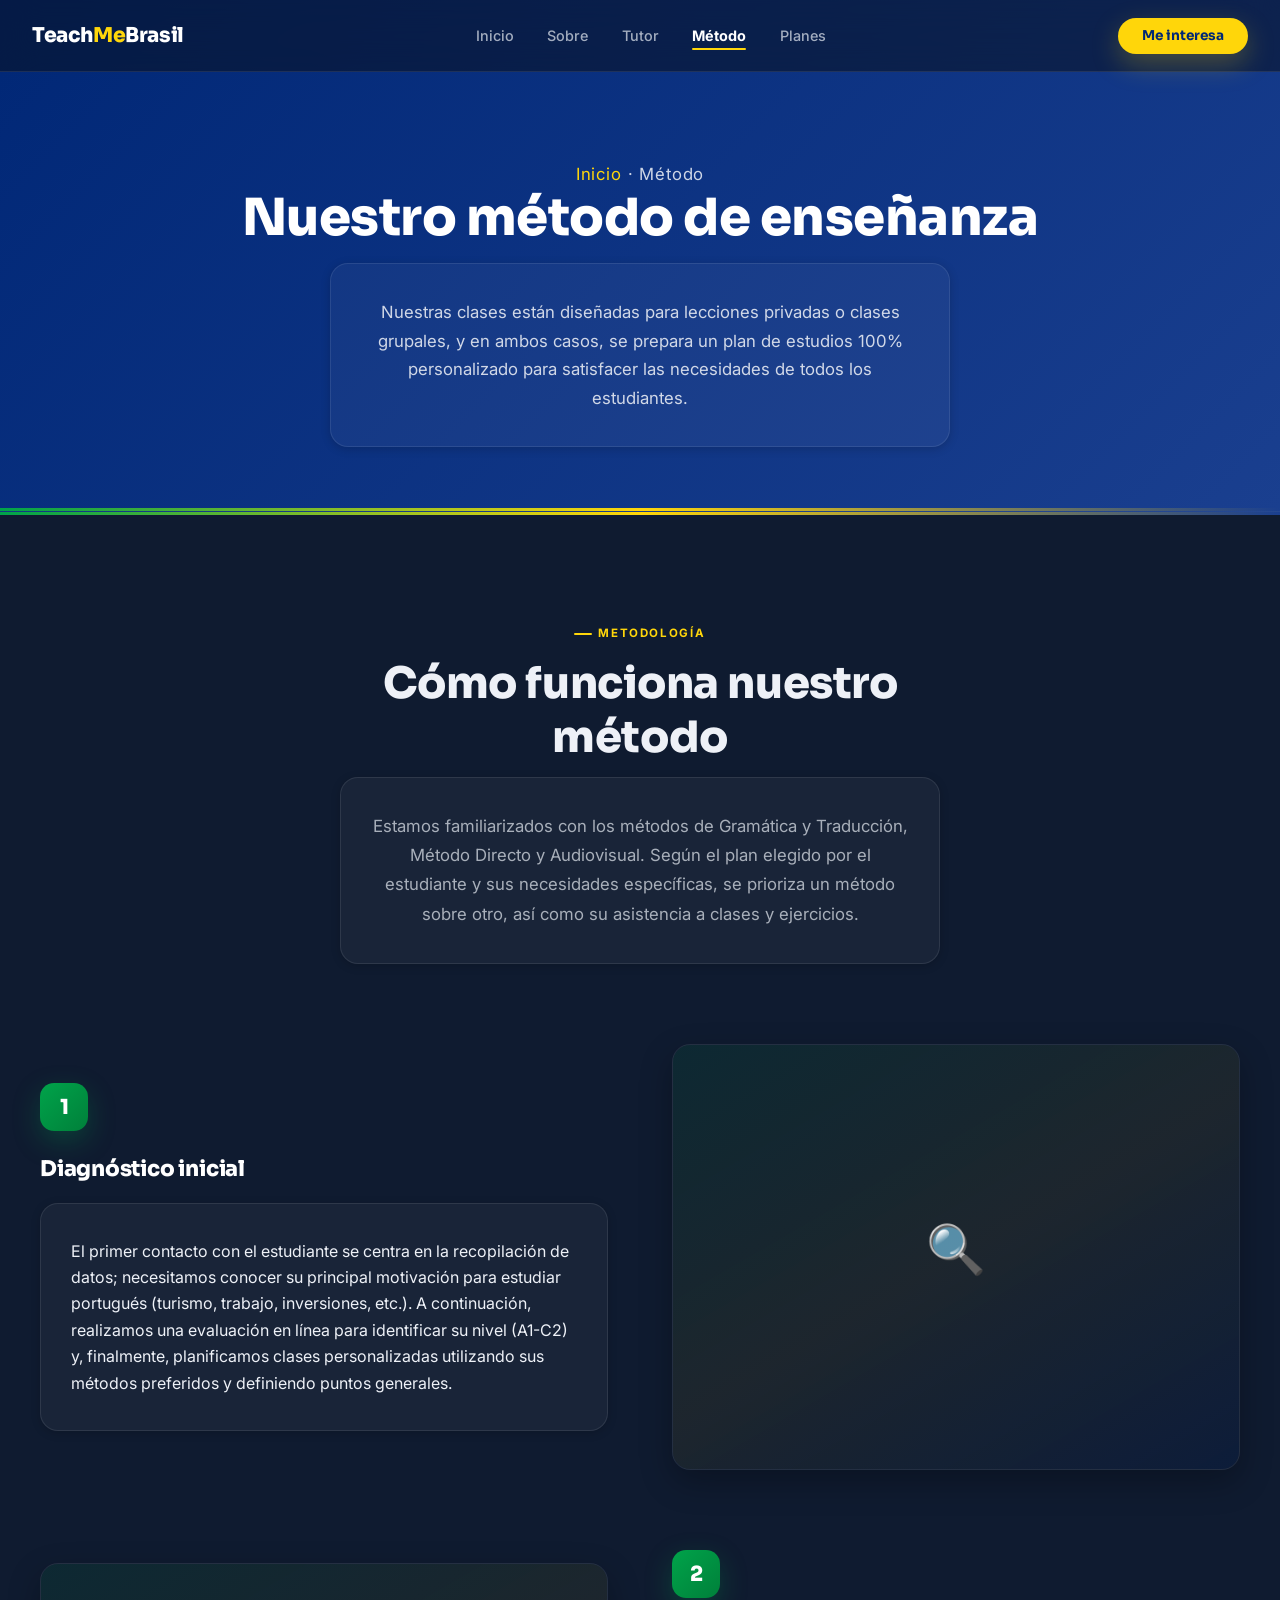
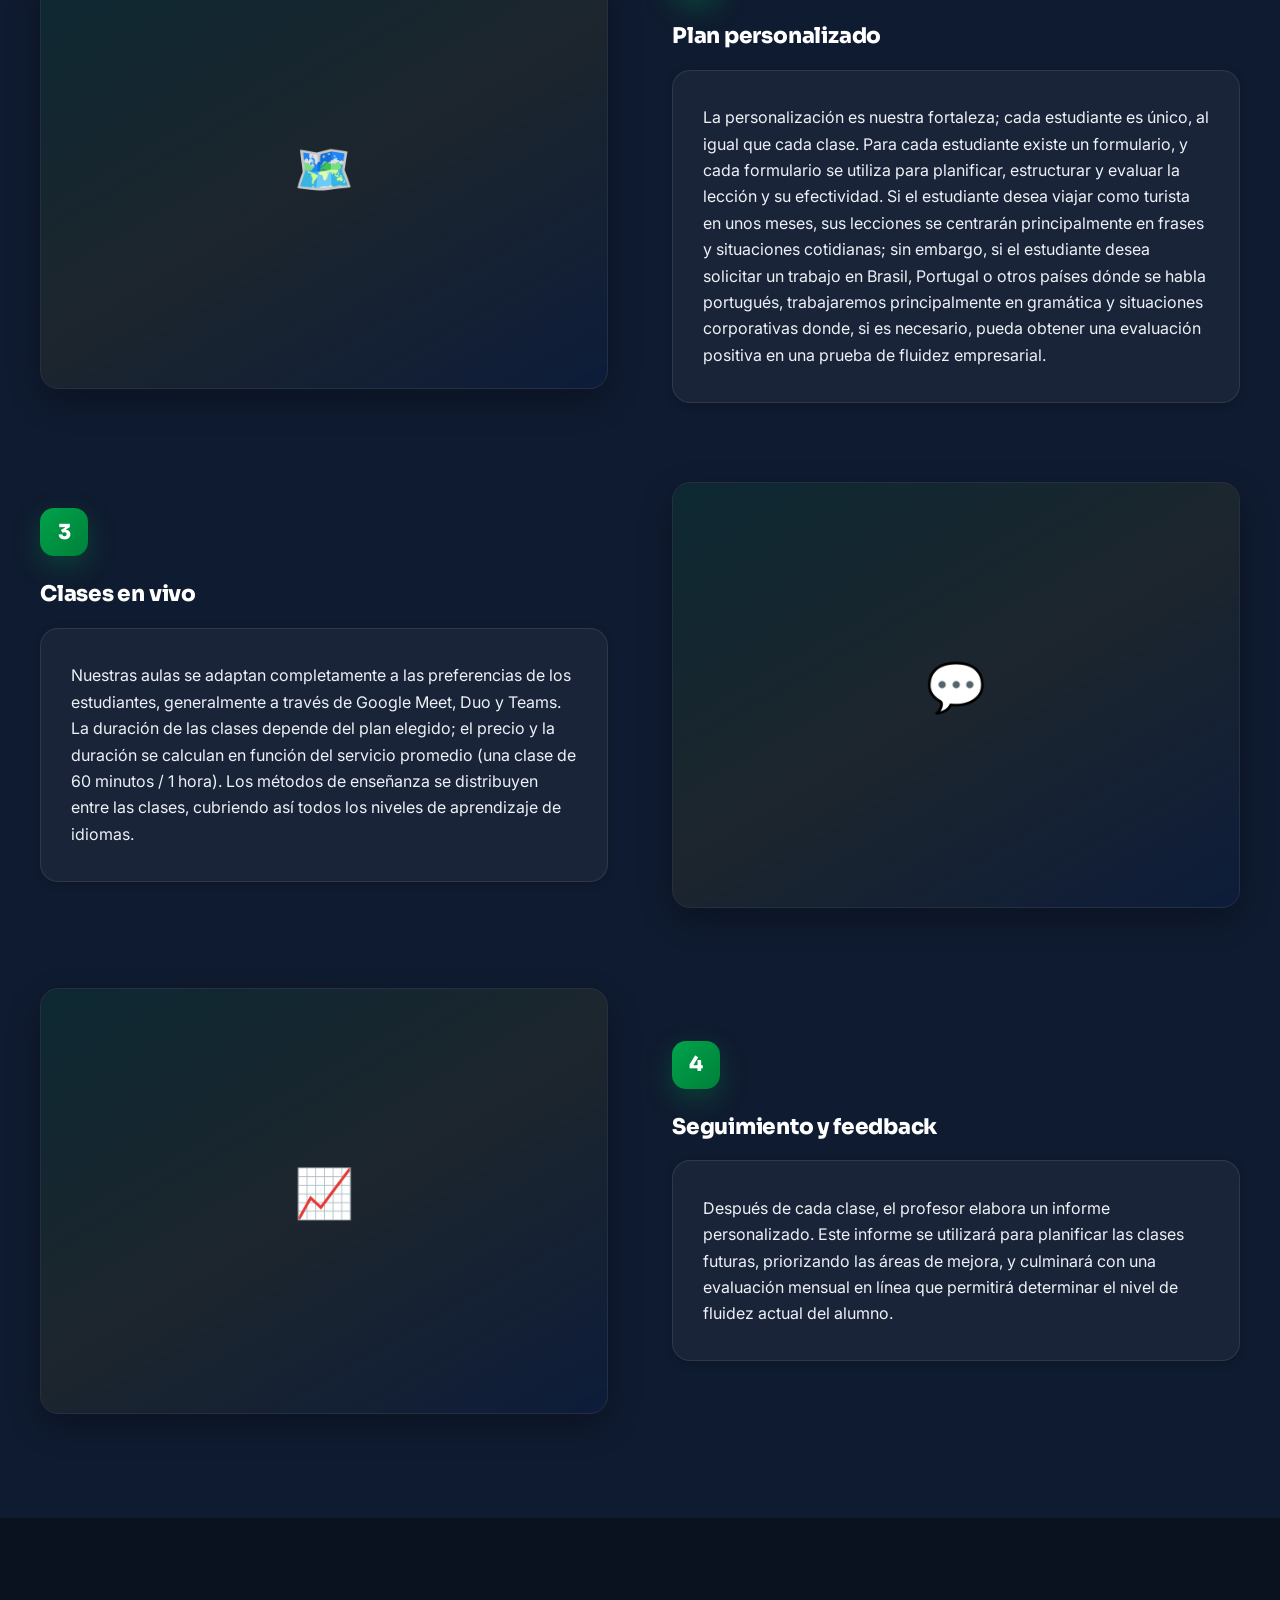
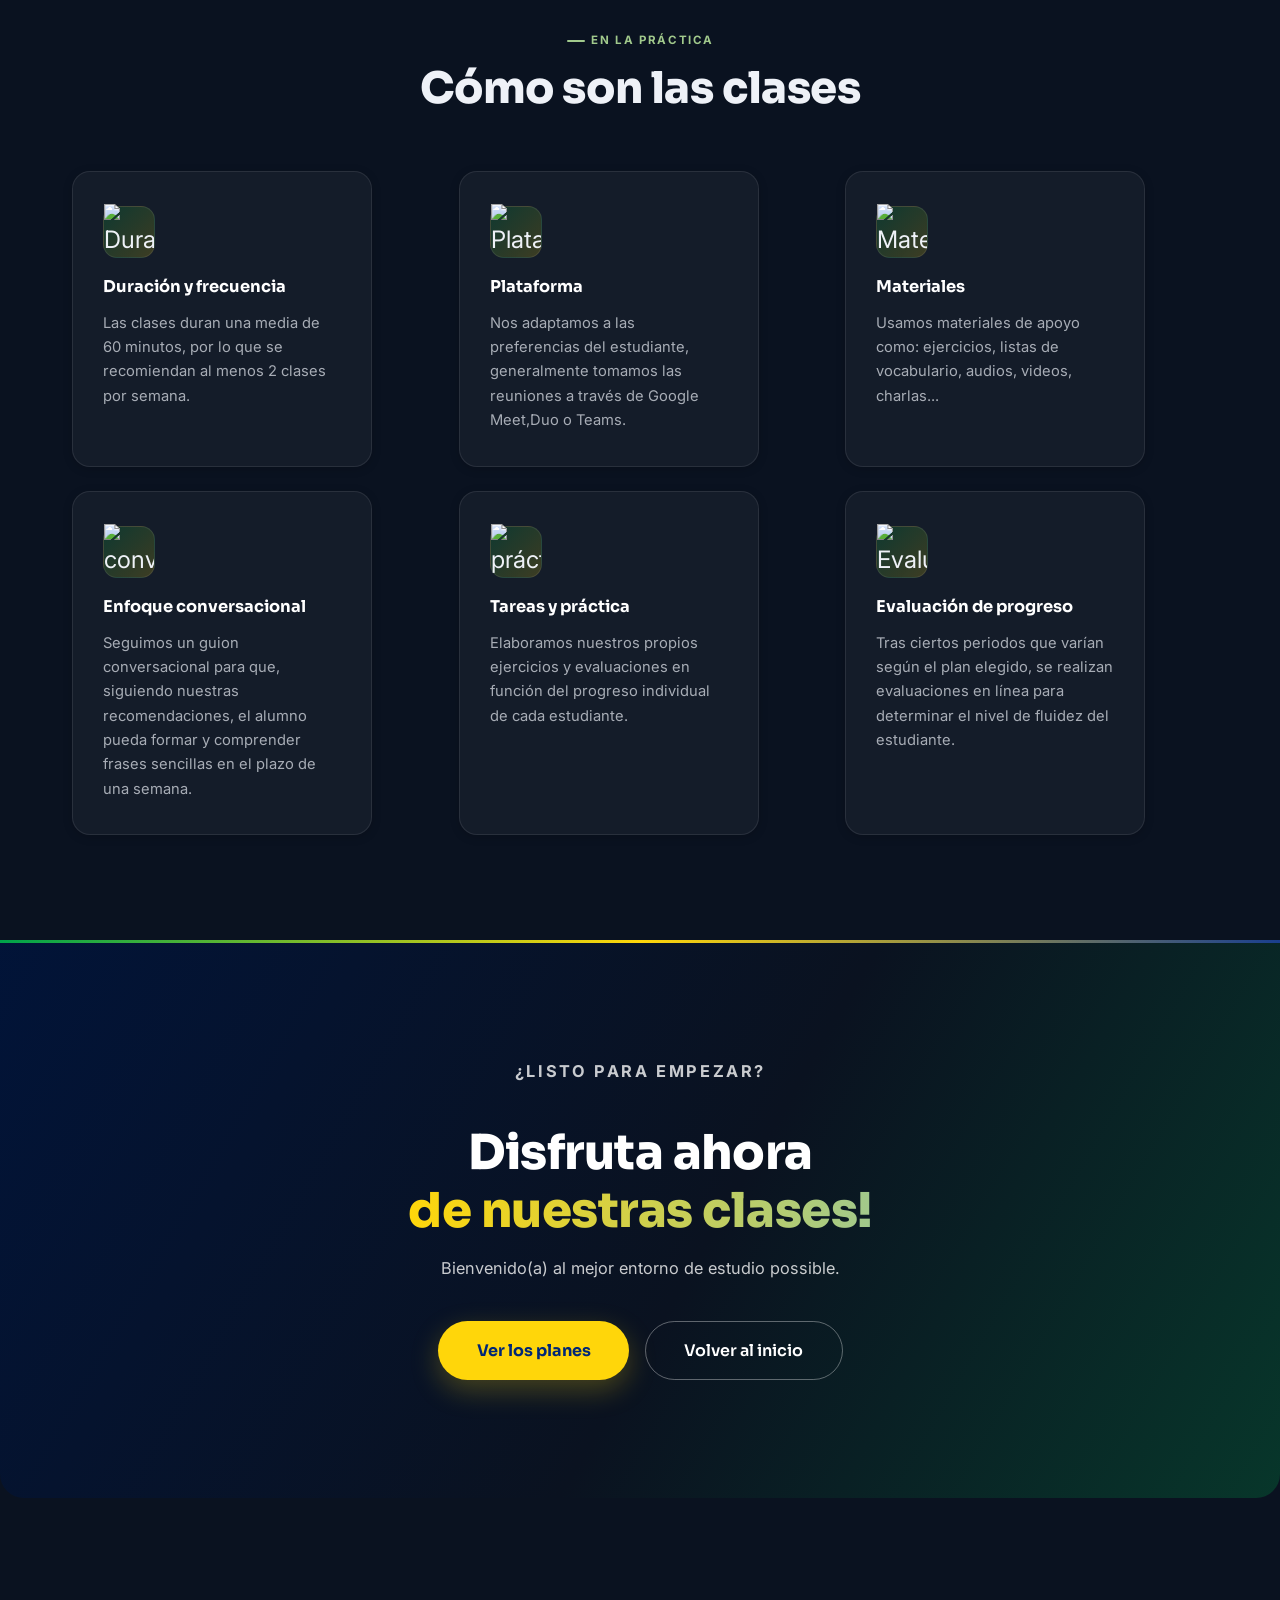
==== commit 4c374daa: "mudança no layout e ícones" ====
--- a/methods.html
+++ b/methods.html
@@ -119,34 +119,34 @@
             </div>
             <div class="clases_grid">
                 <div class="razao_card reveal-up">
-                    <div class="razao_icone">⏱️</div>
+                    <div class="razao_icone"><img src="https://img.icons8.com/?size=100&id=y5W1ZtBP9AaV&format=png&color=000000" alt="Duración"></div>
                     <h3>Duración y frecuencia</h3>
-                    <p class="placeholder_text">Las clases duran una media de 60 minutos, por lo que se recomiendan al menos 2 clases por semana.</p>
+                    <p>Las clases duran una media de 60 minutos, por lo que se recomiendan al menos 2 clases por semana.</p>
                 </div>
                 <div class="razao_card reveal-up" style="transition-delay:0.1s">
-                    <div class="razao_icone">💻</div>
+                    <div class="razao_icone"><img src="https://img.icons8.com/?size=100&id=0V75zIaFwHIq&format=png&color=000000" alt="Plataforma"></div>
                     <h3>Plataforma</h3>
-                    <p class="placeholder_text">Nos adaptamos a las preferencias del estudiante, generalmente tomamos las reuniones a través de Google Meet,Duo o Teams.</p>
+                    <p>Nos adaptamos a las preferencias del estudiante, generalmente tomamos las reuniones a través de Google Meet,Duo o Teams.</p>
                 </div>
                 <div class="razao_card reveal-up" style="transition-delay:0.2s">
-                    <div class="razao_icone">📚</div>
+                    <div class="razao_icone"><img src="https://img.icons8.com/?size=100&id=M5O1vjnGVC08&format=png&color=000000" alt="Materiales"></div>
                     <h3>Materiales</h3>
-                    <p class="placeholder_text">Usamos materiales de apoyo como: ejercicios, listas de vocabulario, audios, videos, charlas...</p>
+                    <p>Usamos materiales de apoyo como: ejercicios, listas de vocabulario, audios, videos, charlas...</p>
                 </div>
                 <div class="razao_card reveal-up" style="transition-delay:0.3s">
-                    <div class="razao_icone">🗣️</div>
+                    <div class="razao_icone"><img src="https://img.icons8.com/?size=100&id=mQmmV973SBVQ&format=png&color=000000" alt="conversacional"></div>
                     <h3>Enfoque conversacional</h3>
-                    <p class="placeholder_text">Seguimos un guion conversacional para que, siguiendo nuestras recomendaciones, el alumno pueda formar y comprender frases sencillas en el plazo de una semana.</p>
+                    <p>Seguimos un guion conversacional para que, siguiendo nuestras recomendaciones, el alumno pueda formar y comprender frases sencillas en el plazo de una semana.</p>
                 </div>
                 <div class="razao_card reveal-up" style="transition-delay:0.4s">
-                    <div class="razao_icone">📝</div>
+                    <div class="razao_icone"><img src="https://img.icons8.com/?size=100&id=pwe1Tt4dpUpI&format=png&color=000000" alt="práctica"></div>
                     <h3>Tareas y práctica</h3>
-                    <p class="placeholder_text">Elaboramos nuestros propios ejercicios y evaluaciones en función del progreso individual de cada estudiante.</p>
+                    <p>Elaboramos nuestros propios ejercicios y evaluaciones en función del progreso individual de cada estudiante.</p>
                 </div>
                 <div class="razao_card reveal-up" style="transition-delay:0.5s">
-                    <div class="razao_icone">🎯</div>
+                    <div class="razao_icone"><img src="https://img.icons8.com/?size=100&id=9n33X56dUd5J&format=png&color=000000" alt="Evaluación"></div>
                     <h3>Evaluación de progreso</h3>
-                    <p class="placeholder_text">Tras ciertos periodos que varían según el plan elegido, se realizan evaluaciones en línea para determinar el nivel de fluidez del estudiante.</p>
+                    <p>Tras ciertos periodos que varían según el plan elegido, se realizan evaluaciones en línea para determinar el nivel de fluidez del estudiante.</p>
                 </div>
             </div>
         </section>
@@ -195,11 +195,6 @@
                 <div class="footer_col">
                     <h4>Plataforma</h4>
                     <ul>
-                        <li><a href="index.html#razones">Por qué aprender</a></li>
-                        <li><a href="index.html#tutor">Tutor</a></li>
-                        <li><a href="methods.html">Método</a></li>
-                        <li><a href="index.html#planes">Planes</a></li>
-                    </ul>
                 </div>
                 <div class="footer_col">
                     <h4>Idioma del sitio</h4>
--- a/style.css
+++ b/style.css
@@ -5,22 +5,25 @@
 }
 
 :root {
-    /* Paleta Brasil */
-    --verde:       #009c3b;
-    --verde-escuro:#007a2e;
+    /* Paleta Brasil — usada como acento, no como fondo dominante */
+    --verde:       #00a34a;
+    --verde-escuro:#00803a;
     --verde-claro: #a1c98c;
-    --amarelo:     #ffdf00;
+    --amarelo:     #ffd60a;
     --amarelo-soft:#f5c800;
     --azul:        #002776;
     --azul-medio:  #1a3f8f;
 
-    /* Neutros */
-    --fundo:       #010d1f;
-    --fundo-alt:   #05183a;
-    --fundo-card:  rgba(255,255,255,0.05);
-    --borda:       rgba(255,255,255,0.1);
-    --texto:       #e8edf5;
-    --texto-suave: rgba(232,237,245,0.65);
+    /* Neutros — base más sobria, como en plataformas premium */
+    --fundo:       #0a1220;
+    --fundo-alt:   #0f1b30;
+    --fundo-card:  rgba(255,255,255,0.045);
+    --fundo-card-hover: rgba(255,255,255,0.07);
+    --borda:       rgba(255,255,255,0.09);
+    --borda-forte: rgba(255,255,255,0.16);
+    --texto:       #eef1f7;
+    --texto-suave: rgba(238,241,247,0.68);
+    --texto-tenue: rgba(238,241,247,0.48);
     --branco:      #ffffff;
 
     /* Tipografia */
@@ -29,9 +32,16 @@
 
     /* Layout */
     --max:          1200px;
-    --secao:        6rem;
+    --secao:        6.5rem;
     --raio:         12px;
-    --raio-lg:      20px;
+    --raio-lg:      18px;
+
+    /* Sombras — dan profundidad sutil, como en sitios profesionales */
+    --sombra-sm: 0 2px 10px rgba(0,0,0,0.18);
+    --sombra-md: 0 12px 32px rgba(0,0,0,0.28);
+    --sombra-lg: 0 20px 48px rgba(0,0,0,0.35);
+    --sombra-verde: 0 10px 28px rgba(0,163,74,0.28);
+    --sombra-amarela: 0 10px 28px rgba(255,214,10,0.25);
 
     /* Altura real do footer — setada via JS (script.js) */
     --footer-height: 480px;
@@ -45,6 +55,7 @@
     color: var(--texto);
     line-height: 1.65;
     overflow-x: hidden;
+    -webkit-font-smoothing: antialiased;
 }
 
 a { text-decoration: none; color: inherit; }
@@ -61,9 +72,9 @@
 }
 
 .reveal       { transform: translateY(0); opacity: 0; }
-.reveal-up    { transform: translateY(40px); }
-.reveal-left  { transform: translateX(-50px); }
-.reveal-right { transform: translateX(50px); }
+.reveal-up    { transform: translateY(32px); }
+.reveal-left  { transform: translateX(-40px); }
+.reveal-right { transform: translateX(40px); }
 
 .reveal.visible,
 .reveal-up.visible,
@@ -79,24 +90,45 @@
 .hero_content .reveal:nth-child(4) { transition-delay: 0.55s; }
 .hero_content .reveal:nth-child(5) { transition-delay: 0.7s; }
 
+/* ══════════════════════════════════════
+   COMPONENTES REUTILIZABLES
+══════════════════════════════════════ */
 .secao_eyebrow {
-    display: inline-block;
-    font-size: 0.75rem;
-    font-weight: 700;
-    letter-spacing: 0.16em;
+    display: inline-flex;
+    align-items: center;
+    gap: 0.4rem;
+    font-size: 0.72rem;
+    font-weight: 700;
+    letter-spacing: 0.14em;
     text-transform: uppercase;
     color: var(--amarelo);
-    margin-bottom: 0.75rem;
+    margin-bottom: 0.85rem;
+}
+.secao_eyebrow::before {
+    content: '';
+    width: 18px;
+    height: 2px;
+    background: var(--amarelo);
+    border-radius: 2px;
 }
 
 .secao_eyebrow_verde {
-    display: inline-block;
-    font-size: 0.75rem;
-    font-weight: 700;
-    letter-spacing: 0.16em;
+    display: inline-flex;
+    align-items: center;
+    gap: 0.4rem;
+    font-size: 0.72rem;
+    font-weight: 700;
+    letter-spacing: 0.14em;
     text-transform: uppercase;
     color: var(--verde-claro);
-    margin-bottom: 0.75rem;
+    margin-bottom: 0.85rem;
+}
+.secao_eyebrow_verde::before {
+    content: '';
+    width: 18px;
+    height: 2px;
+    background: var(--verde-claro);
+    border-radius: 2px;
 }
 
 .secao_descricao {
@@ -109,9 +141,12 @@
 
 .verde { color: var(--verde-claro); }
 
+/* BOTONES — pill buttons con elevación al pasar el mouse, como en plataformas SaaS modernas */
 .btn_primario {
-    display: inline-block;
-    padding: 0.85rem 2rem;
+    display: inline-flex;
+    align-items: center;
+    justify-content: center;
+    padding: 0.9rem 2.1rem;
     border-radius: 999px;
     font-family: var(--font-display);
     font-weight: 700;
@@ -120,60 +155,70 @@
     border: none;
     background: linear-gradient(135deg, var(--verde), var(--verde-escuro));
     color: #fff;
-    box-shadow: 0 4px 20px rgba(0,156,59,0.35);
-    transition: transform 0.2s ease, box-shadow 0.2s ease, opacity 0.2s;
+    box-shadow: var(--sombra-verde);
+    transition: transform 0.22s ease, box-shadow 0.22s ease;
 }
 .btn_primario:hover {
-    transform: translateY(-2px);
-    box-shadow: 0 8px 28px rgba(0,156,59,0.45);
-}
+    transform: translateY(-3px);
+    box-shadow: 0 16px 36px rgba(0,163,74,0.4);
+}
+.btn_primario:active { transform: translateY(-1px); }
 
 .btn_secundario {
-    display: inline-block;
-    padding: 0.85rem 2rem;
+    display: inline-flex;
+    align-items: center;
+    justify-content: center;
+    padding: 0.9rem 2.1rem;
     border-radius: 999px;
     font-family: var(--font-display);
     font-weight: 600;
     font-size: 0.95rem;
     cursor: pointer;
-    border: 2px solid rgba(255,255,255,0.45);
-    background: transparent;
+    border: 1.5px solid rgba(255,255,255,0.35);
+    background: rgba(255,255,255,0.04);
     color: #fff;
-    transition: border-color 0.2s, background 0.2s;
+    backdrop-filter: blur(6px);
+    transition: border-color 0.22s, background 0.22s, transform 0.22s;
 }
 .btn_secundario:hover {
     border-color: #fff;
-    background: rgba(255,255,255,0.08);
-}
-
+    background: rgba(255,255,255,0.1);
+    transform: translateY(-3px);
+}
+
+/* ══════════════════════════════════════
+   HEADER — más nítido, con sombra permanente sutil
+══════════════════════════════════════ */
 .main_header {
     position: fixed;
     top: 0;
     width: 100%;
     z-index: 1000;
-    background: rgba(1, 13, 31, 0.15);
-    backdrop-filter: blur(16px);
-    -webkit-backdrop-filter: blur(16px);
+    background: rgba(10, 18, 32, 0.55);
+    backdrop-filter: blur(18px);
+    -webkit-backdrop-filter: blur(18px);
     border-bottom: 1px solid var(--borda);
-    transition: background 0.4s ease, box-shadow 0.4s ease;
+    transition: background 0.4s ease, box-shadow 0.4s ease, border-color 0.4s ease;
 }
 
 .main_header.scrolled {
-    background: rgba(1, 13, 31, 0.95);
-    box-shadow: 0 4px 30px rgba(0,0,0,0.4);
+    background: rgba(10, 18, 32, 0.92);
+    box-shadow: var(--sombra-sm);
+    border-color: var(--borda-forte);
 }
 
 .navbar {
     display: flex;
     align-items: center;
     justify-content: space-between;
+    max-width: 1320px;
     margin: 0 auto;
-    padding: 1rem 2rem;
+    padding: 1.1rem 2rem;
 }
 
 .logo_text {
     font-family: var(--font-display);
-    font-size: 1.3rem;
+    font-size: 1.28rem;
     font-weight: 800;
     color: var(--branco);
     letter-spacing: -0.02em;
@@ -182,26 +227,40 @@
 
 .nav_content {
     display: flex;
-    gap: 2rem;
+    gap: 2.1rem;
 }
 
 .nav_content a {
+    position: relative;
     font-size: 0.9rem;
     font-weight: 500;
     color: var(--texto-suave);
     transition: color 0.2s;
+    padding-bottom: 2px;
+}
+.nav_content a::after {
+    content: '';
+    position: absolute;
+    left: 0; right: 100%;
+    bottom: -4px;
+    height: 2px;
+    background: var(--amarelo);
+    border-radius: 2px;
+    transition: right 0.25s ease;
 }
 .nav_content a:hover { color: var(--branco); }
+.nav_content a:hover::after { right: 0; }
 
 .nav_content a.nav_active {
     color: var(--branco);
     font-weight: 700;
 }
+.nav_content a.nav_active::after { right: 0; }
 
 .nav_actions { display: flex; align-items: center; gap: 1rem; }
 
 .btn_header {
-    padding: 0.55rem 1.4rem;
+    padding: 0.6rem 1.5rem;
     border-radius: 999px;
     font-family: var(--font-display);
     font-weight: 700;
@@ -210,9 +269,10 @@
     border: none;
     background: var(--amarelo);
     color: var(--azul);
-    transition: transform 0.2s, opacity 0.2s;
-}
-.btn_header:hover { transform: translateY(-1px); opacity: 0.9; }
+    box-shadow: var(--sombra-amarela);
+    transition: transform 0.2s, box-shadow 0.2s;
+}
+.btn_header:hover { transform: translateY(-2px); box-shadow: 0 14px 32px rgba(255,214,10,0.35); }
 
 .hamburger {
     display: none;
@@ -238,6 +298,9 @@
 .hamburger.active span:nth-child(2) { opacity: 0; }
 .hamburger.active span:nth-child(3) { transform: translateY(-7px) rotate(-45deg); }
 
+/* ══════════════════════════════════════
+   HERO
+══════════════════════════════════════ */
 .hero {
     position: relative;
     width: 100%;
@@ -260,22 +323,23 @@
     position: absolute;
     inset: 0;
     background: linear-gradient(
-        135deg,
-        rgba(0,39,118,0.72) 0%,
-        rgba(1,13,31,0.80) 60%,
-        rgba(0,39,118,0.4) 100%
+        120deg,
+        rgba(0,20,60,0.82) 0%,
+        rgba(10,18,32,0.88) 55%,
+        rgba(0,39,118,0.5) 100%
     );
     z-index: 2;
 }
 
+/* Franja tricolor sutil — referencia a Brasil, sin dominar el diseño */
 .hero::after {
     content: '';
     position: absolute;
     bottom: 0;
     left: 0;
     right: 0;
-    height: 4px;
-    background: linear-gradient(90deg, var(--verde), var(--amarelo), var(--verde));
+    height: 3px;
+    background: linear-gradient(90deg, var(--verde), var(--amarelo), var(--azul-medio));
     z-index: 4;
 }
 
@@ -283,39 +347,55 @@
     position: relative;
     z-index: 3;
     margin: 0 auto;
+    max-width: 1320px;
     padding: 8rem 5rem 4rem;
     width: 100%;
 }
 
 .hero_eyebrow {
-    font-size: 0.75rem;
-    font-weight: 700;
-    letter-spacing: 0.2em;
+    display: inline-flex;
+    align-items: center;
+    gap: 0.5rem;
+    font-size: 0.72rem;
+    font-weight: 700;
+    letter-spacing: 0.22em;
     text-transform: uppercase;
     color: var(--amarelo);
-    margin-bottom: 1.25rem;
+    margin-bottom: 1.5rem;
+    padding: 0.4rem 0.9rem;
+    border: 1px solid rgba(255,214,10,0.35);
+    border-radius: 999px;
+    background: rgba(255,214,10,0.08);
+    width: fit-content;
+}
+
+.hero_eyebrow img{
+    width: 25px;
+    height: auto;
+    display: inline;
 }
 
 .hero_titulo {
     font-family: var(--font-display);
-    font-size: clamp(2.4rem, 6vw, 5rem);
+    font-size: clamp(2.3rem, 5.6vw, 4.6rem);
     font-weight: 800;
     line-height: 1.1;
+    letter-spacing: -0.01em;
     margin-bottom: 1.5rem;
     color: var(--branco);
 }
 
 .titulo_destaque {
-    background: linear-gradient(90deg, var(--amarelo), var(--verde));
+    background: linear-gradient(90deg, var(--amarelo), var(--verde-claro));
     -webkit-background-clip: text;
     -webkit-text-fill-color: transparent;
     background-clip: text;
 }
 
 .hero_subtitulo {
-    font-size: clamp(1rem, 2vw, 1.2rem);
+    font-size: clamp(1rem, 2vw, 1.18rem);
     max-width: 500px;
-    color: rgba(255,255,255,0.80);
+    color: rgba(255,255,255,0.78);
     margin-bottom: 2.5rem;
     line-height: 1.7;
 }
@@ -324,20 +404,31 @@
     display: flex;
     gap: 1rem;
     flex-wrap: wrap;
-    margin-bottom: 3rem;
-}
-
+    margin-bottom: 2.75rem;
+}
+
+/* Chips de confianza — como los "trust badges" de plataformas premium */
 .hero_micro {
     display: flex;
-    gap: 1.75rem;
+    gap: 0.65rem;
     flex-wrap: wrap;
-    font-size: 0.82rem;
-    color: rgba(255,255,255,0.6);
+    font-size: 0.8rem;
+    color: rgba(255,255,255,0.85);
+}
+.hero_micro li {
+    display: inline-flex;
+    align-items: center;
+    gap: 0.4rem;
+    padding: 0.5rem 0.95rem;
+    border-radius: 999px;
+    background: rgba(255,255,255,0.06);
+    border: 1px solid rgba(255,255,255,0.14);
+    backdrop-filter: blur(4px);
 }
 .hero_micro li::before {
-    content: "✓ ";
-    color: var(--verde);
-    font-weight: 700;
+    content: "✓";
+    color: var(--verde-claro);
+    font-weight: 800;
 }
 
 .hero_scroll_hint {
@@ -372,10 +463,14 @@
     50%      { top:16px; opacity:0.4; }
 }
 
+/* ══════════════════════════════════════
+   NÚMEROS — franja de confianza estilo "stats bar"
+══════════════════════════════════════ */
 .section_numeros {
     background: linear-gradient(135deg, var(--azul), var(--azul-medio));
-    padding: 3rem 2rem;
-    border-bottom: 3px solid var(--amarelo);
+    padding: 3.25rem 2rem;
+    border-bottom: 1px solid rgba(255,255,255,0.08);
+    position: relative;
 }
 
 .numeros_inner {
@@ -394,30 +489,34 @@
 }
 .numero_item .numero_valor {
     font-family: var(--font-display);
-    font-size: clamp(2rem, 4vw, 3.2rem);
-    font-weight: 800;
-    color: var(--amarelo);
+    font-size: clamp(2rem, 4vw, 3rem);
+    font-weight: 800;
+    color: var(--branco);
     line-height: 1;
+    letter-spacing: -0.01em;
 }
 .numero_sufixo {
     font-family: var(--font-display);
-    font-size: clamp(1.5rem, 3vw, 2.5rem);
-    font-weight: 800;
-    color: var(--amarelo);
+    font-size: clamp(1.4rem, 3vw, 2.2rem);
+    font-weight: 800;
+    color: var(--branco);
 }
 .numero_item p {
-    font-size: 0.85rem;
-    color: rgba(255,255,255,0.75);
-    margin-top: 0.4rem;
+    font-size: 0.78rem;
+    color: rgba(255,255,255,0.68);
+    margin-top: 0.5rem;
     text-transform: uppercase;
-    letter-spacing: 0.08em;
+    letter-spacing: 0.09em;
 }
 .numero_divisor {
     width: 1px;
-    height: 50px;
-    background: rgba(255,255,255,0.2);
-}
-
+    height: 42px;
+    background: rgba(255,255,255,0.16);
+}
+
+/* ══════════════════════════════════════
+   RAZONES
+══════════════════════════════════════ */
 .section_razoes {
     padding: var(--secao) 2rem;
     max-width: var(--max);
@@ -425,13 +524,15 @@
 }
 .razoes_topo {
     text-align: center;
-    margin-bottom: 3.5rem;
+    max-width: 680px;
+    margin: 0 auto 3.5rem;
 }
 .razoes_topo h2 {
     font-family: var(--font-display);
-    font-size: clamp(1.8rem, 3.5vw, 2.8rem);
-    font-weight: 800;
-    line-height: 1.2;
+    font-size: clamp(1.8rem, 3.5vw, 2.7rem);
+    font-weight: 800;
+    line-height: 1.25;
+    letter-spacing: -0.01em;
     margin-bottom: 1rem;
 }
 
@@ -445,10 +546,11 @@
     background: var(--fundo-card);
     border: 1px solid var(--borda);
     border-radius: var(--raio-lg);
-    padding: 2rem 1.75rem;
+    padding: 2.1rem 1.85rem;
     position: relative;
     overflow: hidden;
-    transition: transform 0.3s ease, box-shadow 0.3s ease, border-color 0.3s;
+    box-shadow: var(--sombra-sm);
+    transition: transform 0.3s ease, box-shadow 0.3s ease, border-color 0.3s, background 0.3s;
 }
 .razao_card::before {
     content: '';
@@ -460,22 +562,39 @@
     transform-origin: left;
     transition: transform 0.4s ease;
 }
-.razao_card:hover { transform: translateY(-6px); border-color: rgba(255,255,255,0.25); }
+.razao_card:hover {
+    transform: translateY(-6px);
+    border-color: var(--borda-forte);
+    background: var(--fundo-card-hover);
+    box-shadow: var(--sombra-md);
+}
 .razao_card:hover::before { transform: scaleX(1); }
 
-.razao_icone { font-size: 2rem; margin-bottom: 0.75rem; }
+/* Icono envuelto en insignia circular con degradado — como los feature-icons de plataformas premium */
+.razao_icone {
+    display: inline-flex;
+    align-items: center;
+    justify-content: center;
+    width: 52px;
+    height: 52px;
+    border-radius: 14px;
+    font-size: 1.5rem;
+    margin-bottom: 1rem;
+    background: linear-gradient(135deg, rgba(0,163,74,0.22), rgba(255,214,10,0.18));
+    border: 1px solid rgba(255,255,255,0.08);
+}
 .razao_numero {
-    font-size: 0.7rem;
+    font-size: 0.68rem;
     font-weight: 700;
     letter-spacing: 0.15em;
-    color: var(--verde);
+    color: var(--verde-claro);
     text-transform: uppercase;
     margin-bottom: 0.5rem;
     display: block;
 }
 .razao_card h3 {
     font-family: var(--font-display);
-    font-size: 1rem;
+    font-size: 1.02rem;
     font-weight: 700;
     margin-bottom: 0.65rem;
     color: var(--branco);
@@ -486,6 +605,9 @@
     line-height: 1.65;
 }
 
+/* ══════════════════════════════════════
+   MÉTODO
+══════════════════════════════════════ */
 .section_metodo {
     padding: var(--secao) 2rem;
     background: var(--fundo-alt);
@@ -495,20 +617,21 @@
     content: '';
     position: absolute;
     top: 0; left: 0; right: 0;
-    height: 4px;
+    height: 3px;
     background: linear-gradient(90deg, var(--verde), var(--amarelo), var(--azul-medio));
 }
 
 .metodo_topo {
     text-align: center;
-    max-width: var(--max);
+    max-width: 680px;
     margin: 0 auto 5rem;
 }
 .metodo_topo h2 {
     font-family: var(--font-display);
-    font-size: clamp(1.8rem, 3.5vw, 2.8rem);
+    font-size: clamp(1.8rem, 3.5vw, 2.7rem);
     font-weight: 800;
     line-height: 1.25;
+    letter-spacing: -0.01em;
 }
 
 .metodo_etapas {
@@ -526,31 +649,32 @@
     gap: 4rem;
 }
 
-/* Alterna a ordem visual (imagem/texto) para variar o ritmo da página */
-.metodo_etapa--reversa .etapa_visual { order: 2; }
-.metodo_etapa--reversa .etapa_conteudo { order: 1; }
+.metodo_etapa--reversa .etapa_visual { order: 1; }
+.metodo_etapa--reversa .etapa_conteudo { order: 2; }
 
 .etapa_num {
     display: inline-flex;
     align-items: center;
     justify-content: center;
-    width: 52px;
-    height: 52px;
-    border-radius: 50%;
+    width: 48px;
+    height: 48px;
+    border-radius: 14px;
     background: linear-gradient(135deg, var(--verde), var(--verde-escuro));
     font-family: var(--font-display);
-    font-size: 1.4rem;
+    font-size: 1.3rem;
     font-weight: 800;
     color: #fff;
     margin-bottom: 1.25rem;
+    box-shadow: var(--sombra-verde);
 }
 
 .etapa_conteudo h3 {
     font-family: var(--font-display);
-    font-size: 1.4rem;
+    font-size: 1.35rem;
     font-weight: 800;
     color: var(--branco);
     margin-bottom: 1rem;
+    letter-spacing: -0.01em;
 }
 
 .etapa_visual {
@@ -558,6 +682,7 @@
     overflow: hidden;
     aspect-ratio: 4/3;
     border: 1px solid var(--borda);
+    box-shadow: var(--sombra-md);
 }
 .etapa_placeholder {
     width: 100%;
@@ -567,7 +692,7 @@
     align-items: center;
     justify-content: center;
     gap: 1rem;
-    background: rgba(255,255,255,0.04);
+    background: linear-gradient(150deg, rgba(0,163,74,0.1), rgba(255,214,10,0.06) 50%, rgba(0,39,118,0.14));
 }
 .etapa_emoji { font-size: 3rem; }
 .etapa_placeholder p {
@@ -576,6 +701,9 @@
     font-style: italic;
 }
 
+/* ══════════════════════════════════════
+   TUTOR
+══════════════════════════════════════ */
 .section_tutor {
     padding: var(--secao) 2rem;
     max-width: var(--max);
@@ -594,6 +722,7 @@
     overflow: hidden;
     aspect-ratio: 3/4;
     border: 1px solid var(--borda);
+    box-shadow: var(--sombra-lg);
 }
 .tutor_foto_placeholder {
     width: 100%;
@@ -607,6 +736,11 @@
     font-size: 4rem;
     color: var(--texto-suave);
 }
+.tutor_foto_img {
+    width: 100%;
+    height: 100%;
+    object-fit: cover;
+}
 .tutor_foto_placeholder p {
     font-size: 0.9rem;
     color: var(--texto-suave);
@@ -615,9 +749,10 @@
 
 .tutor_texto h2 {
     font-family: var(--font-display);
-    font-size: clamp(1.6rem, 2.5vw, 2.2rem);
+    font-size: clamp(1.6rem, 2.5vw, 2.15rem);
     font-weight: 800;
     margin-bottom: 1.25rem;
+    letter-spacing: -0.01em;
 }
 .tutor_texto > p {
     font-size: 1rem;
@@ -628,23 +763,34 @@
 .tutor_diferenciais {
     display: flex;
     flex-direction: column;
-    gap: 0.6rem;
-    margin-bottom: 2rem;
+    gap: 0.7rem;
+    margin-bottom: 2.25rem;
 }
 .tutor_diferenciais li {
     font-size: 0.95rem;
     display: flex;
     align-items: center;
-    gap: 0.6rem;
+    gap: 0.75rem;
     color: var(--texto);
 }
 .tutor_diferenciais li::before {
     content: "✓";
-    color: var(--verde);
-    font-weight: 800;
-    font-size: 1rem;
-}
-
+    display: inline-flex;
+    align-items: center;
+    justify-content: center;
+    width: 20px;
+    height: 20px;
+    border-radius: 50%;
+    background: rgba(0,163,74,0.18);
+    color: var(--verde-claro);
+    font-weight: 800;
+    font-size: 0.72rem;
+    flex-shrink: 0;
+}
+
+/* ══════════════════════════════════════
+   TESTIMONIOS
+══════════════════════════════════════ */
 .section_depoimentos {
     padding: var(--secao) 2rem;
     background: var(--fundo-alt);
@@ -656,8 +802,9 @@
 }
 .depoimentos_topo h2 {
     font-family: var(--font-display);
-    font-size: clamp(1.8rem, 3vw, 2.4rem);
-    font-weight: 800;
+    font-size: clamp(1.8rem, 3vw, 2.35rem);
+    font-weight: 800;
+    letter-spacing: -0.01em;
 }
 .depoimentos_grid {
     max-width: var(--max);
@@ -670,22 +817,26 @@
     background: var(--fundo-card);
     border: 1px solid var(--borda);
     border-radius: var(--raio-lg);
-    padding: 2rem;
+    padding: 2.1rem;
     display: flex;
     flex-direction: column;
-    gap: 1.25rem;
-    transition: transform 0.3s ease, border-color 0.3s;
+    gap: 1.1rem;
+    box-shadow: var(--sombra-sm);
+    transition: transform 0.3s ease, border-color 0.3s, box-shadow 0.3s, background 0.3s;
 }
 .depoimento_card:hover {
-    transform: translateY(-4px);
-    border-color: rgba(255,255,255,0.25);
-}
-.depoimento_estrelas { color: var(--amarelo); letter-spacing: 2px; font-size: 1rem; }
+    transform: translateY(-5px);
+    border-color: var(--borda-forte);
+    background: var(--fundo-card-hover);
+    box-shadow: var(--sombra-md);
+}
+.depoimento_estrelas { color: var(--amarelo); letter-spacing: 2px; font-size: 0.95rem; }
 .depoimento_texto {
-    font-size: 0.97rem;
+    position: relative;
+    font-size: 0.95rem;
     line-height: 1.75;
     color: var(--texto-suave);
-    font-style: italic;
+    font-style: normal;
     flex: 1;
 }
 .depoimento_autor {
@@ -694,17 +845,18 @@
     gap: 0.85rem;
 }
 .autor_avatar {
-    width: 44px;
-    height: 44px;
+    width: 42px;
+    height: 42px;
     border-radius: 50%;
     background: linear-gradient(135deg, var(--verde), var(--azul-medio));
     display: flex;
     align-items: center;
     justify-content: center;
-    font-size: 0.8rem;
+    font-size: 0.78rem;
     font-weight: 700;
     color: #fff;
     flex-shrink: 0;
+    box-shadow: var(--sombra-sm);
 }
 .depoimento_autor strong {
     display: block;
@@ -713,10 +865,13 @@
 }
 .depoimento_autor span {
     display: block;
-    font-size: 0.78rem;
-    color: var(--texto-suave);
-}
-
+    font-size: 0.76rem;
+    color: var(--texto-tenue);
+}
+
+/* ══════════════════════════════════════
+   PLANES — tabla de precios estilo SaaS
+══════════════════════════════════════ */
 .section_planos {
     padding: var(--secao) 2rem;
     max-width: var(--max);
@@ -724,13 +879,15 @@
 }
 .planos_topo {
     text-align: center;
-    margin-bottom: 3.5rem;
+    max-width: 680px;
+    margin: 0 auto 3.5rem;
 }
 .planos_topo h2 {
     font-family: var(--font-display);
-    font-size: clamp(1.8rem, 3vw, 2.6rem);
+    font-size: clamp(1.8rem, 3vw, 2.5rem);
     font-weight: 800;
     margin-bottom: 1rem;
+    letter-spacing: -0.01em;
 }
 .planos_grid {
     display: flex;
@@ -750,14 +907,18 @@
     flex-direction: column;
     gap: 1.25rem;
     position: relative;
-    transition: transform 0.3s, border-color 0.3s;
-}
-.plano_card:hover { transform: translateY(-4px); }
+    box-shadow: var(--sombra-sm);
+    transition: transform 0.3s, border-color 0.3s, box-shadow 0.3s;
+}
+.plano_card:hover { transform: translateY(-5px); box-shadow: var(--sombra-md); }
 .plano_card--destaque {
     border-color: var(--verde);
-    border-width: 2px;
-    background: rgba(0,156,59,0.08);
-}
+    border-width: 1.5px;
+    background: rgba(0,163,74,0.07);
+    box-shadow: var(--sombra-verde);
+    transform: scale(1.03);
+}
+.plano_card--destaque:hover { transform: scale(1.03) translateY(-5px); }
 .plano_badge {
     position: absolute;
     top: -0.85rem;
@@ -765,60 +926,74 @@
     transform: translateX(-50%);
     background: linear-gradient(135deg, var(--verde), var(--verde-escuro));
     color: #fff;
-    font-size: 0.73rem;
-    font-weight: 700;
-    padding: 0.3rem 1rem;
+    font-size: 0.7rem;
+    font-weight: 700;
+    padding: 0.32rem 1.05rem;
     border-radius: 99px;
     white-space: nowrap;
     letter-spacing: 0.05em;
+    box-shadow: var(--sombra-verde);
 }
 .plano_card h3 {
     font-family: var(--font-display);
-    font-size: 1.2rem;
+    font-size: 1.15rem;
     font-weight: 700;
     color: var(--branco);
 }
-.plano_descricao { font-size: 0.9rem; color: var(--texto-suave); line-height: 1.55; }
-.plano_preco { display: flex; align-items: baseline;}
+.plano_descricao { font-size: 0.89rem; color: var(--texto-suave); line-height: 1.55; }
+.plano_preco { display: flex; align-items: baseline; gap: 0.35rem; padding-top: 0.25rem; border-top: 1px solid var(--borda); padding-top: 1.1rem;}
 .preco_valor {
     font-family: var(--font-display);
-    font-size: 2.0rem;
+    font-size: 1.9rem;
     font-weight: 800;
     color: var(--branco);
-}
-.preco_periodo { font-size: 0.9rem; color: var(--texto-suave); }
-.plano_itens { display: flex; flex-direction: column; gap: 0.3rem; flex: 1; }
+    letter-spacing: -0.01em;
+}
+.preco_periodo { font-size: 0.88rem; color: var(--texto-tenue); }
+.plano_itens { display: flex; flex-direction: column; gap: 0.55rem; flex: 1; }
 .plano_itens li {
-    font-size: 0.88rem;
-    display: flex;
-    align-items: center;
-    gap: 0.6rem;
+    font-size: 0.87rem;
+    display: flex;
+    align-items: center;
+    gap: 0.65rem;
     color: var(--texto-suave);
 }
 .plano_itens li::before {
     content: "✓";
-    color: var(--verde);
-    font-weight: 800;
+    display: inline-flex;
+    align-items: center;
+    justify-content: center;
+    width: 18px;
+    height: 18px;
+    border-radius: 50%;
+    background: rgba(0,163,74,0.18);
+    color: var(--verde-claro);
+    font-weight: 800;
+    font-size: 0.65rem;
     flex-shrink: 0;
 }
 .btn_plano {
     display: block;
     width: 100%;
+    text-align: center;
     padding: 0.9rem;
     border-radius: 999px;
     font-family: var(--font-display);
     font-weight: 700;
     font-size: 0.9rem;
     cursor: pointer;
-    border: 2px solid var(--verde);
+    border: 1.5px solid var(--verde);
     background: transparent;
-    color: var(--verde);
-    transition: background 0.2s, color 0.2s, transform 0.2s;
-}
-.btn_plano:hover { background: var(--verde); color: #fff; transform: translateY(-1px); }
-.btn_plano--destaque { background: var(--verde); color: #fff; }
-.btn_plano--destaque:hover { opacity: 0.88; }
-
+    color: var(--verde-claro);
+    transition: background 0.2s, color 0.2s, transform 0.2s, box-shadow 0.2s;
+}
+.btn_plano:hover { background: var(--verde); color: #fff; transform: translateY(-2px); box-shadow: var(--sombra-verde); }
+.btn_plano--destaque { background: var(--verde); color: #fff; box-shadow: var(--sombra-verde); }
+.btn_plano--destaque:hover { opacity: 0.92; transform: translateY(-2px); }
+
+/* ══════════════════════════════════════
+   RECURSOS
+══════════════════════════════════════ */
 .section_recursos {
     padding: var(--secao) 2rem;
     background: var(--fundo-alt);
@@ -835,10 +1010,13 @@
     margin-bottom: 1rem;
 }
 
+/* ══════════════════════════════════════
+   CTA FINAL
+══════════════════════════════════════ */
 .section_cta_final {
     position: relative;
     overflow: hidden;
-    min-height: 70vh;
+    min-height: 62vh;
     display: flex;
     align-items: center;
     justify-content: center;
@@ -861,10 +1039,10 @@
     inset: 0;
     z-index: 2;
     background: linear-gradient(
-        135deg,
-        rgba(0,39,118,0.82) 0%,
-        rgba(1,13,31,0.85) 55%,
-        rgba(0,156,59,0.35) 100%
+        120deg,
+        rgba(0,20,60,0.86) 0%,
+        rgba(10,18,32,0.9) 55%,
+        rgba(0,163,74,0.25) 100%
     );
 }
 
@@ -874,7 +1052,7 @@
     top: 0;
     left: 0;
     right: 0;
-    height: 4px;
+    height: 3px;
     background: linear-gradient(90deg, var(--verde), var(--amarelo), var(--azul-medio));
     z-index: 4;
 }
@@ -886,37 +1064,40 @@
     margin: 0 auto;
 }
 .cta_eyebrow {
-    font-size: 0.75rem;
+    font-size: 0.72rem;
     font-weight: 700;
     letter-spacing: 0.16em;
     text-transform: uppercase;
     color: var(--amarelo);
-    margin-bottom: 0.75rem;
+    margin-bottom: 0.85rem;
 }
 .cta_final_inner h2 {
     font-family: var(--font-display);
-    font-size: clamp(2rem, 4.5vw, 3.2rem);
+    font-size: clamp(1.9rem, 4.2vw, 3rem);
     font-weight: 800;
     margin-bottom: 1rem;
     line-height: 1.2;
+    letter-spacing: -0.01em;
     color: var(--branco);
 }
 .cta_destaque {
-    background: linear-gradient(90deg, var(--amarelo), var(--verde));
+    background: linear-gradient(90deg, var(--amarelo), var(--verde-claro));
     -webkit-background-clip: text;
     -webkit-text-fill-color: transparent;
     background-clip: text;
 }
 .cta_final_inner > p {
-    font-size: 1.05rem;
-    color: rgba(255,255,255,0.8);
+    font-size: 1.02rem;
+    color: rgba(255,255,255,0.78);
     margin-bottom: 2.5rem;
     line-height: 1.6;
 }
 .cta_final_botoes { display: flex; gap: 1rem; justify-content: center; flex-wrap: wrap; }
 .btn_cta_primario {
-    display: inline-block;
-    padding: 0.95rem 2.5rem;
+    display: inline-flex;
+    align-items: center;
+    justify-content: center;
+    padding: 0.95rem 2.4rem;
     border-radius: 999px;
     font-family: var(--font-display);
     font-weight: 700;
@@ -925,32 +1106,37 @@
     border: none;
     background: var(--amarelo);
     color: var(--azul);
-    box-shadow: 0 4px 24px rgba(255,223,0,0.35);
-    transition: transform 0.2s, box-shadow 0.2s;
-}
-.btn_cta_primario:hover { transform: translateY(-2px); box-shadow: 0 8px 32px rgba(255,223,0,0.5); }
+    box-shadow: var(--sombra-amarela);
+    transition: transform 0.22s, box-shadow 0.22s;
+}
+.btn_cta_primario:hover { transform: translateY(-3px); box-shadow: 0 18px 40px rgba(255,214,10,0.4); }
 .btn_cta_secundario {
-    display: inline-block;
-    padding: 0.95rem 2.5rem;
+    display: inline-flex;
+    align-items: center;
+    justify-content: center;
+    padding: 0.95rem 2.4rem;
     border-radius: 999px;
     font-family: var(--font-display);
     font-weight: 600;
     font-size: 1rem;
     cursor: pointer;
-    border: 2px solid rgba(255,255,255,0.45);
+    border: 1.5px solid rgba(255,255,255,0.35);
     background: transparent;
     color: #fff;
-    transition: border-color 0.2s, background 0.2s;
-}
-.btn_cta_secundario:hover { border-color: #fff; background: rgba(255,255,255,0.1); }
-
+    transition: border-color 0.22s, background 0.22s, transform 0.22s;
+}
+.btn_cta_secundario:hover { border-color: #fff; background: rgba(255,255,255,0.1); transform: translateY(-3px); }
+
+/* ══════════════════════════════════════
+   FOOTER
+══════════════════════════════════════ */
 .main_footer {
     position: fixed;
     bottom: 0;
     left: 0;
     right: 0;
     z-index: 0;
-    background: #000d1a;
+    background: #060d18;
     border-top: 3px solid transparent;
     display: flex;
     flex-direction: column;
@@ -964,7 +1150,7 @@
 
 .footer_top {
     padding: 3.5rem 2rem 2.5rem;
-    border-bottom: 1px solid rgba(255,255,255,0.07);
+    border-bottom: 1px solid var(--borda);
 }
 .footer_top_inner {
     max-width: var(--max);
@@ -993,13 +1179,14 @@
     margin-top: 0.25rem;
 }
 .footer_rede_link {
-    display: flex;
+    display: inline-flex;
     align-items: center;
     gap: 0.55rem;
     font-size: 0.85rem;
     font-weight: 500;
     color: var(--texto-suave);
     transition: color 0.2s;
+    width: fit-content;
 }
 .footer_rede_link:hover { color: var(--amarelo); }
 .footer_rede_link svg { flex-shrink: 0; }
@@ -1026,8 +1213,8 @@
     gap: 0;
     border-radius: 999px;
     overflow: hidden;
-    border: 1px solid rgba(255,255,255,0.15);
-    background: rgba(255,255,255,0.05);
+    border: 1px solid var(--borda-forte);
+    background: rgba(255,255,255,0.04);
     transition: border-color 0.2s;
 }
 .footer_nl_form:focus-within {
@@ -1043,7 +1230,7 @@
     font-size: 0.88rem;
     font-family: var(--font-body);
 }
-.footer_nl_input::placeholder { color: rgba(255,255,255,0.35); }
+.footer_nl_input::placeholder { color: rgba(255,255,255,0.3); }
 .footer_nl_btn {
     padding: 0.75rem 1.5rem;
     background: var(--verde);
@@ -1061,7 +1248,7 @@
 
 .footer_nav_bar {
     padding: 2.5rem 2rem;
-    border-bottom: 1px solid rgba(255,255,255,0.07);
+    border-bottom: 1px solid var(--borda);
 }
 .footer_nav_inner {
     max-width: var(--max);
@@ -1072,11 +1259,11 @@
     justify-content: space-between;
 }
 .footer_col h4 {
-    font-size: 0.72rem;
+    font-size: 0.7rem;
     font-weight: 700;
     text-transform: uppercase;
     letter-spacing: 0.12em;
-    color: rgba(255,255,255,0.4);
+    color: var(--texto-tenue);
     margin-bottom: 1rem;
 }
 .footer_col ul { display: flex; flex-direction: column; gap: 0.55rem; }
@@ -1099,14 +1286,17 @@
 }
 .footer_bottom_inner p {
     font-size: 0.8rem;
-    color: rgba(255,255,255,0.35);
-}
-.footer_bottom_flag { font-size: 1.2rem; }
+    color: var(--texto-tenue);
+}
+.footer_bottom_flag { font-size: 1.15rem; }
 
 body {
     padding-bottom: var(--footer-height);
 }
 
+/* ══════════════════════════════════════
+   RESPONSIVO
+══════════════════════════════════════ */
 @media (max-width: 900px) {
     .metodo_etapa {
         grid-template-columns: 1fr;
@@ -1121,6 +1311,8 @@
         margin: 0 auto;
     }
     .numero_divisor { display: none; }
+    .plano_card--destaque { transform: scale(1); }
+    .plano_card--destaque:hover { transform: translateY(-5px); }
 }
 
 @media (max-width: 768px) {
@@ -1131,7 +1323,7 @@
         position: fixed;
         top: 65px;
         left: 0; right: 0;
-        background: rgba(1,13,31,0.98);
+        background: rgba(10,18,32,0.98);
         backdrop-filter: blur(16px);
         flex-direction: column;
         gap: 0;
@@ -1151,7 +1343,7 @@
 
     .hero_content { padding: 8rem 1.5rem 4rem; }
     .hero_cta { flex-direction: column; align-items: flex-start; }
-    .hero_micro { gap: 1rem; }
+    .hero_micro { gap: 0.5rem; }
 
     .numeros_inner { gap: 1.5rem; }
     .numero_item { min-width: 100px; }
@@ -1159,7 +1351,7 @@
     .planos_grid { flex-direction: column; align-items: center; }
     .plano_card { max-width: 100%; }
 
-    .section_cta_final { min-height: 60vh; }
+    .section_cta_final { min-height: 56vh; }
 
     .footer_top_inner {
         flex-direction: column;
@@ -1186,6 +1378,9 @@
     .hero_scroll_hint span::after { animation: none; }
 }
 
+/* ══════════════════════════════════════
+   CARRUSEL INFINITO
+══════════════════════════════════════ */
 .carousel_wrapper {
     overflow: hidden;
     width: 100%;
@@ -1238,14 +1433,18 @@
     max-width: 360px;
 }
 
+/* ══════════════════════════════════════
+   FORMULARIO DE COMENTARIOS
+══════════════════════════════════════ */
 .comentario_form_wrapper {
     max-width: 720px;
     margin: 0 auto;
     padding: 2.5rem;
-    background: rgba(255,255,255,0.04);
+    background: var(--fundo-card);
     border: 1px solid var(--borda);
     border-radius: var(--raio-lg);
     position: relative;
+    box-shadow: var(--sombra-sm);
 }
 
 .comentario_form_wrapper::before {
@@ -1287,19 +1486,19 @@
 }
 
 .form_group label {
-    font-size: 0.82rem;
+    font-size: 0.8rem;
     font-weight: 600;
-    color: rgba(255,255,255,0.6);
+    color: rgba(255,255,255,0.55);
     text-transform: uppercase;
     letter-spacing: 0.08em;
 }
 
-.obrigatorio { color: var(--verde); margin-left: 2px; }
+.obrigatorio { color: var(--verde-claro); margin-left: 2px; }
 
 .form_group input,
 .form_group textarea {
-    background: rgba(255,255,255,0.06);
-    border: 1px solid rgba(255,255,255,0.12);
+    background: rgba(255,255,255,0.05);
+    border: 1px solid var(--borda-forte);
     border-radius: var(--raio);
     padding: 0.75rem 1rem;
     color: var(--branco);
@@ -1314,7 +1513,7 @@
 .form_group input:focus,
 .form_group textarea:focus {
     border-color: var(--verde);
-    background: rgba(0,156,59,0.06);
+    background: rgba(0,163,74,0.06);
 }
 .form_group input::placeholder,
 .form_group textarea::placeholder {
@@ -1323,7 +1522,7 @@
 
 .char_count {
     font-size: 0.75rem;
-    color: var(--texto-suave);
+    color: var(--texto-tenue);
     text-align: right;
     margin-top: 0.25rem;
 }
@@ -1361,12 +1560,12 @@
     border: none;
     background: linear-gradient(135deg, var(--verde), var(--verde-escuro));
     color: #fff;
-    box-shadow: 0 4px 20px rgba(0,156,59,0.3);
+    box-shadow: var(--sombra-verde);
     transition: transform 0.2s, box-shadow 0.2s;
 }
 .btn_enviar_comentario:hover {
     transform: translateY(-2px);
-    box-shadow: 0 8px 28px rgba(0,156,59,0.45);
+    box-shadow: 0 16px 36px rgba(0,163,74,0.4);
 }
 .btn_enviar_comentario:active {
     transform: translateY(0);
@@ -1377,14 +1576,14 @@
     gap: 0.75rem;
     margin-top: 1rem;
     padding: 0.85rem 1.25rem;
-    background: rgba(0,156,59,0.15);
-    border: 1px solid rgba(0,156,59,0.4);
+    background: rgba(0,163,74,0.15);
+    border: 1px solid rgba(0,163,74,0.4);
     border-radius: var(--raio);
     animation: fadeInUp 0.4s ease;
 }
 .form_sucesso span {
     font-size: 1.2rem;
-    color: var(--verde);
+    color: var(--verde-claro);
     font-weight: 700;
 }
 .form_sucesso p {
@@ -1398,7 +1597,7 @@
 }
 
 .comentario_usuario {
-    border-color: rgba(0,156,59,0.3) !important;
+    border-color: rgba(0,163,74,0.35) !important;
 }
 .comentario_usuario .depoimento_estrelas {
     font-size: 0.95rem;
@@ -1415,12 +1614,19 @@
    PÁGINA DE MÉTODOS (methods.html)
 ══════════════════════════════════════ */
 
-/* Banner de topo da subpágina (sem vídeo, mesma paleta do hero) */
 .page_hero {
     padding: 10rem 2rem 4rem;
     text-align: center;
     background: linear-gradient(135deg, var(--azul), var(--azul-medio));
-    border-bottom: 3px solid var(--amarelo);
+    border-bottom: 1px solid rgba(255,255,255,0.08);
+    position: relative;
+}
+.page_hero::after {
+    content: '';
+    position: absolute;
+    bottom: 0; left: 0; right: 0;
+    height: 3px;
+    background: linear-gradient(90deg, var(--verde), var(--amarelo), var(--azul-medio));
 }
 .page_hero_breadcrumb {
     font-size: 0.8rem;
@@ -1435,11 +1641,12 @@
 .page_hero_breadcrumb a:hover { opacity: 0.8; }
 .page_hero h1 {
     font-family: var(--font-display);
-    font-size: clamp(2rem, 5vw, 3.4rem);
+    font-size: clamp(2rem, 5vw, 3.2rem);
     font-weight: 800;
     color: var(--branco);
     margin-bottom: 1rem;
     line-height: 1.15;
+    letter-spacing: -0.01em;
 }
 .page_hero > p {
     max-width: 620px;
@@ -1449,18 +1656,17 @@
     line-height: 1.7;
 }
 
-/* Caixa de "escreva aqui" — indica visualmente onde o conteúdo final vai entrar */
 .placeholder_text {
-    border: 1px dashed rgba(255,255,255,0.28);
-    border-radius: var(--raio);
-    padding: 1.1rem 1.35rem;
-    color: var(--texto-suave);
-    font-style: italic;
-    background: rgba(255,255,255,0.03);
-    line-height: 1.7;
-}
-
-/* Seção "Cómo son las clases" — reaproveita o grid de cards dos motivos */
+    background: var(--fundo-card);
+    border: 1px solid var(--borda);
+    border-radius: var(--raio-lg);
+    padding: 2.1rem 1.85rem;
+    position: relative;
+    overflow: hidden;
+    box-shadow: var(--sombra-sm);
+    transition: transform 0.3s ease, box-shadow 0.3s ease, border-color 0.3s, background 0.3s;
+}
+
 .section_clases {
     padding: var(--secao) 2rem;
     max-width: var(--max);
@@ -1468,17 +1674,31 @@
 }
 .clases_topo {
     text-align: center;
-    margin-bottom: 3.5rem;
+    max-width: 680px;
+    margin: 0 auto 3.5rem;
 }
 .clases_topo h2 {
     font-family: var(--font-display);
-    font-size: clamp(1.8rem, 3.5vw, 2.8rem);
+    font-size: clamp(1.8rem, 3.5vw, 2.7rem);
     font-weight: 800;
     line-height: 1.2;
     margin-bottom: 1rem;
+    letter-spacing: -0.01em;
 }
 .clases_grid {
     display: grid;
-    grid-template-columns: repeat(auto-fit, minmax(240px, 1fr));
+    grid-template-columns: repeat(3, 1fr);
     gap: 1.5rem;
+}
+
+@media (max-width: 900px) {
+    .clases_grid {
+        grid-template-columns: repeat(2, 1fr);
+    }
+}
+
+@media (max-width: 560px) {
+    .clases_grid {
+        grid-template-columns: 1fr;
+    }
 }
